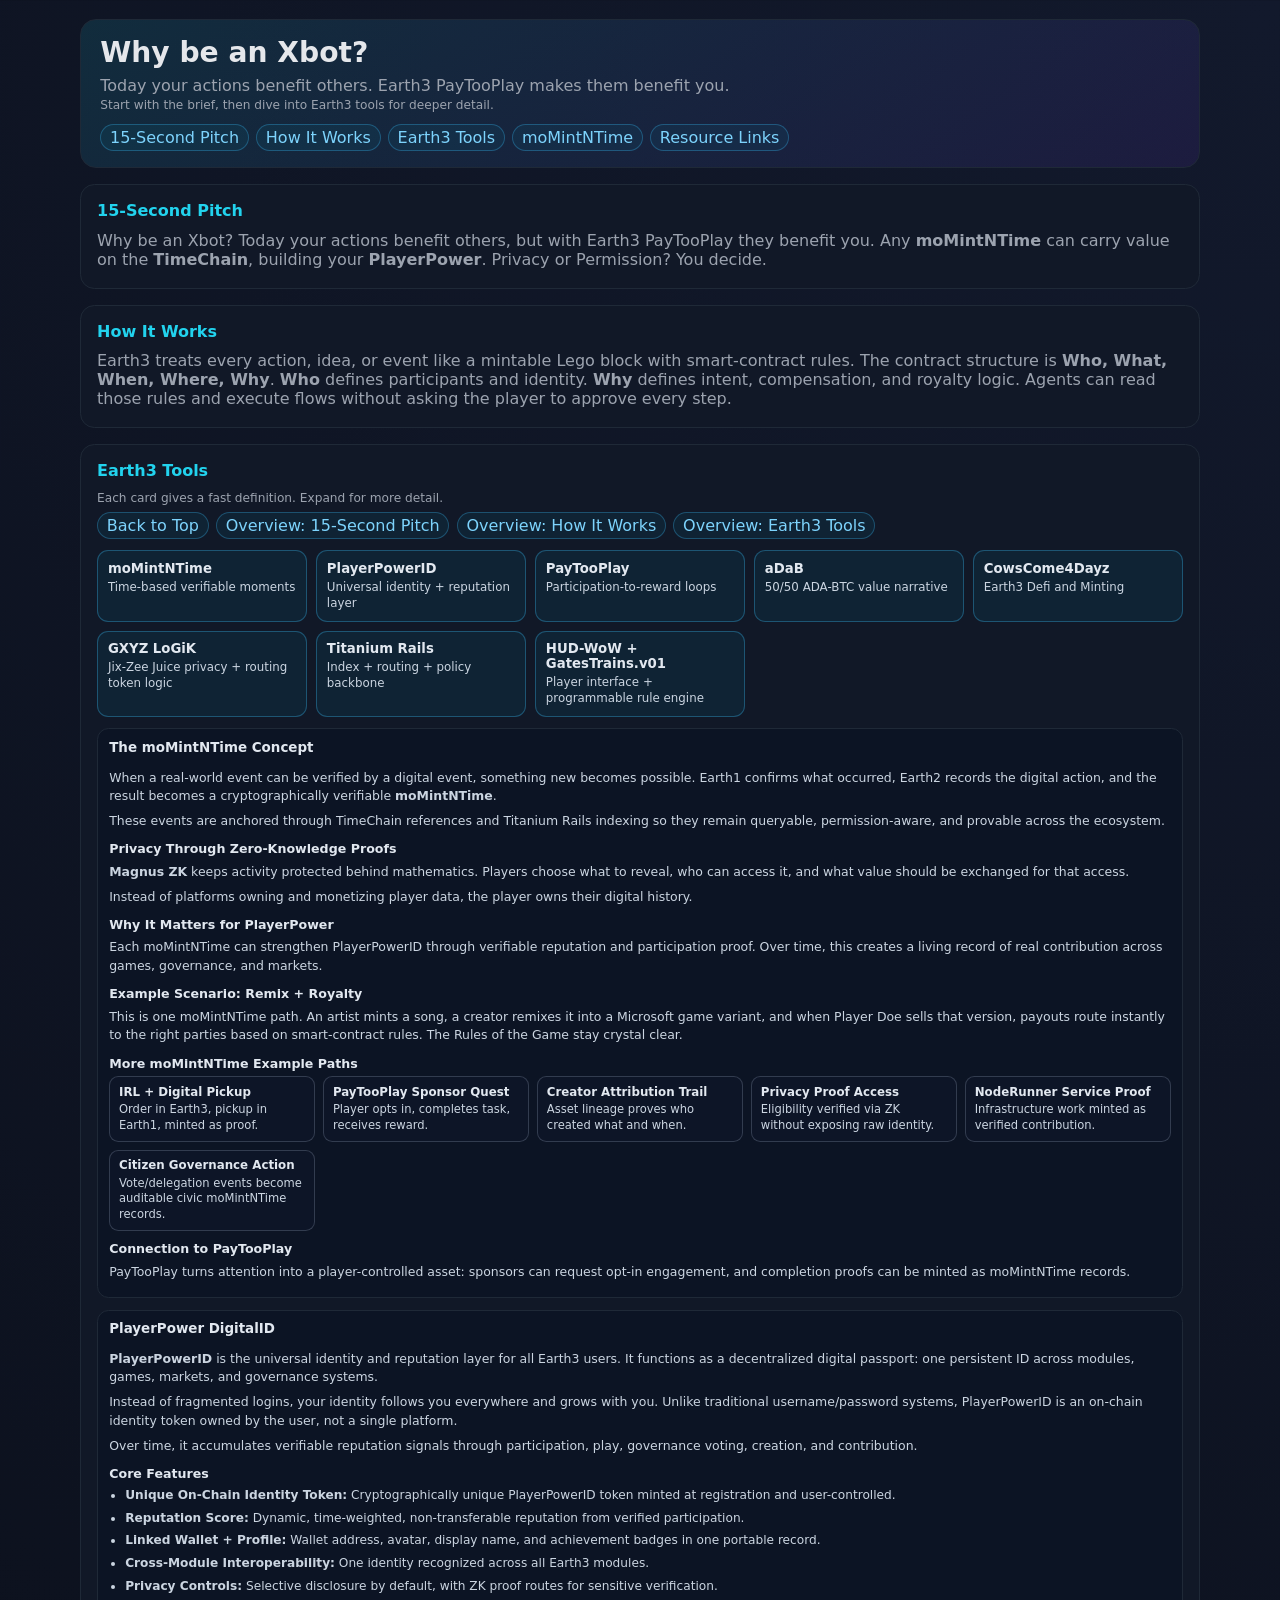
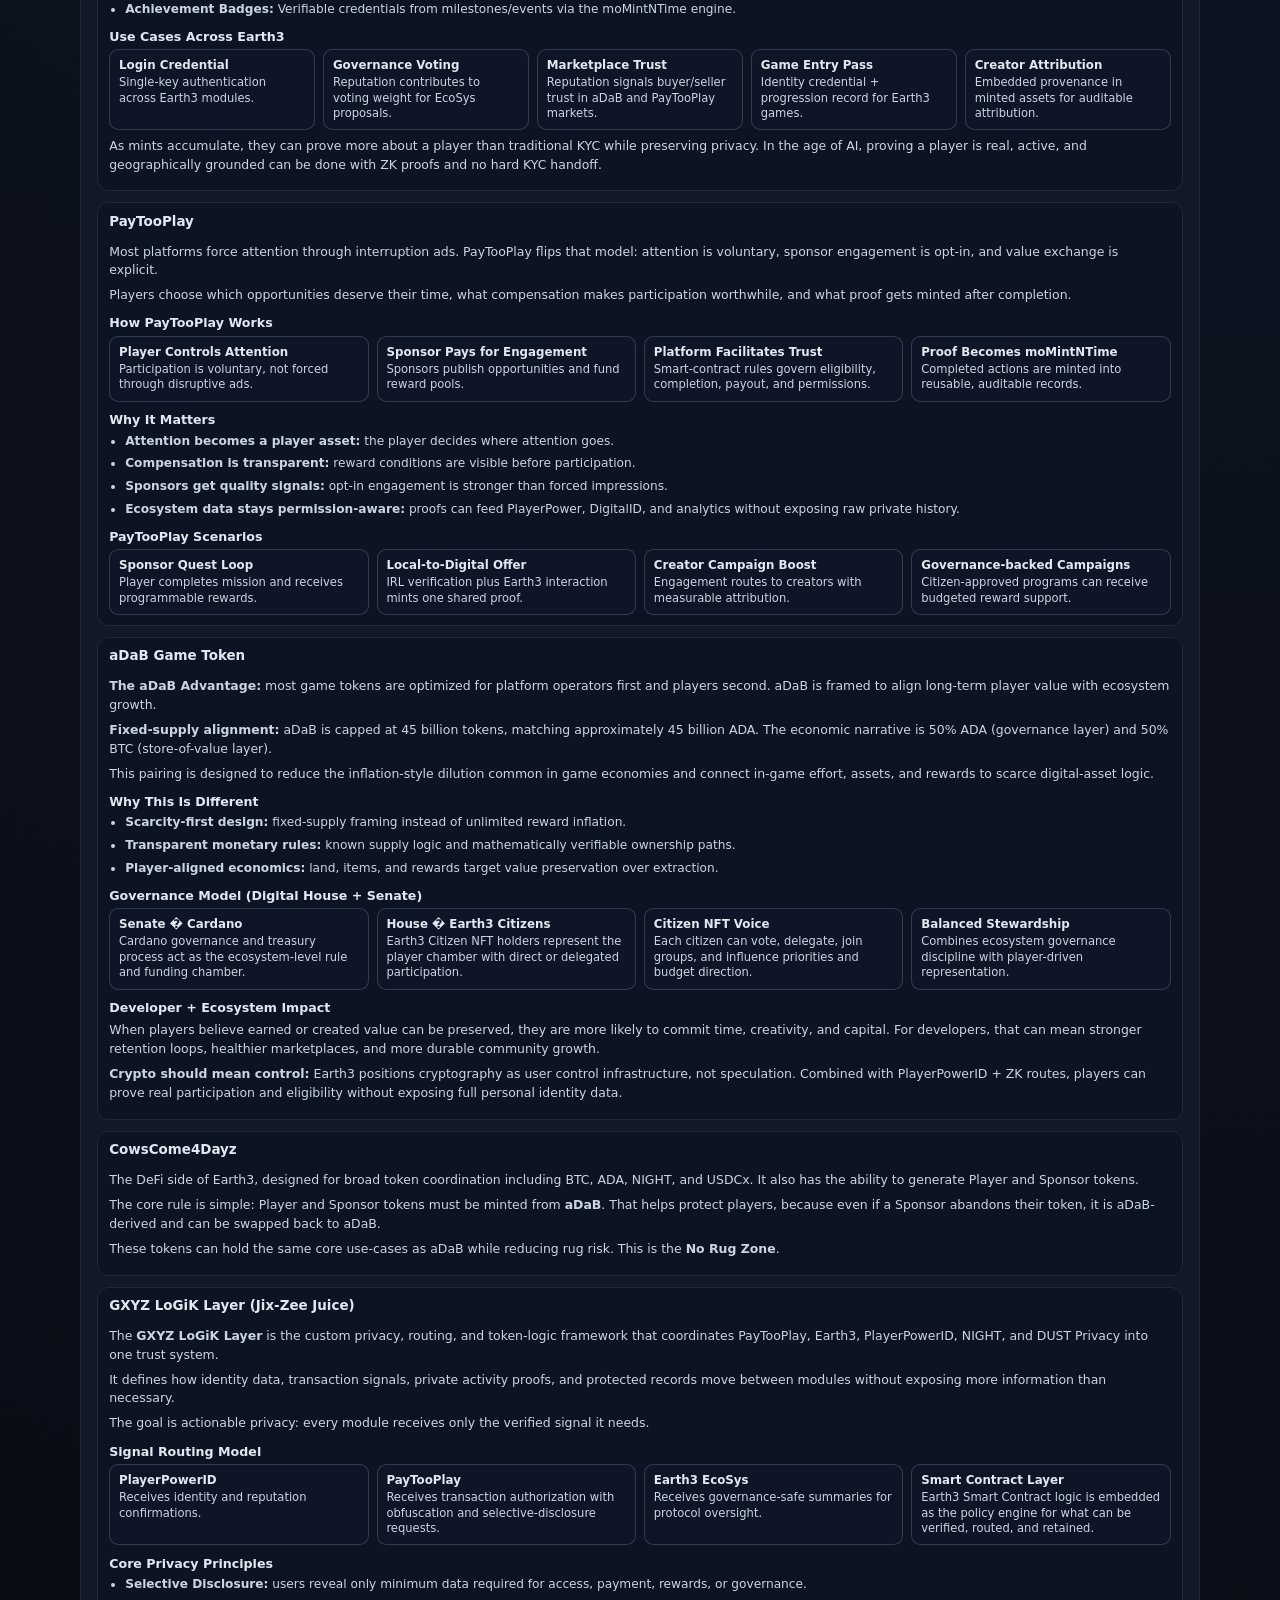
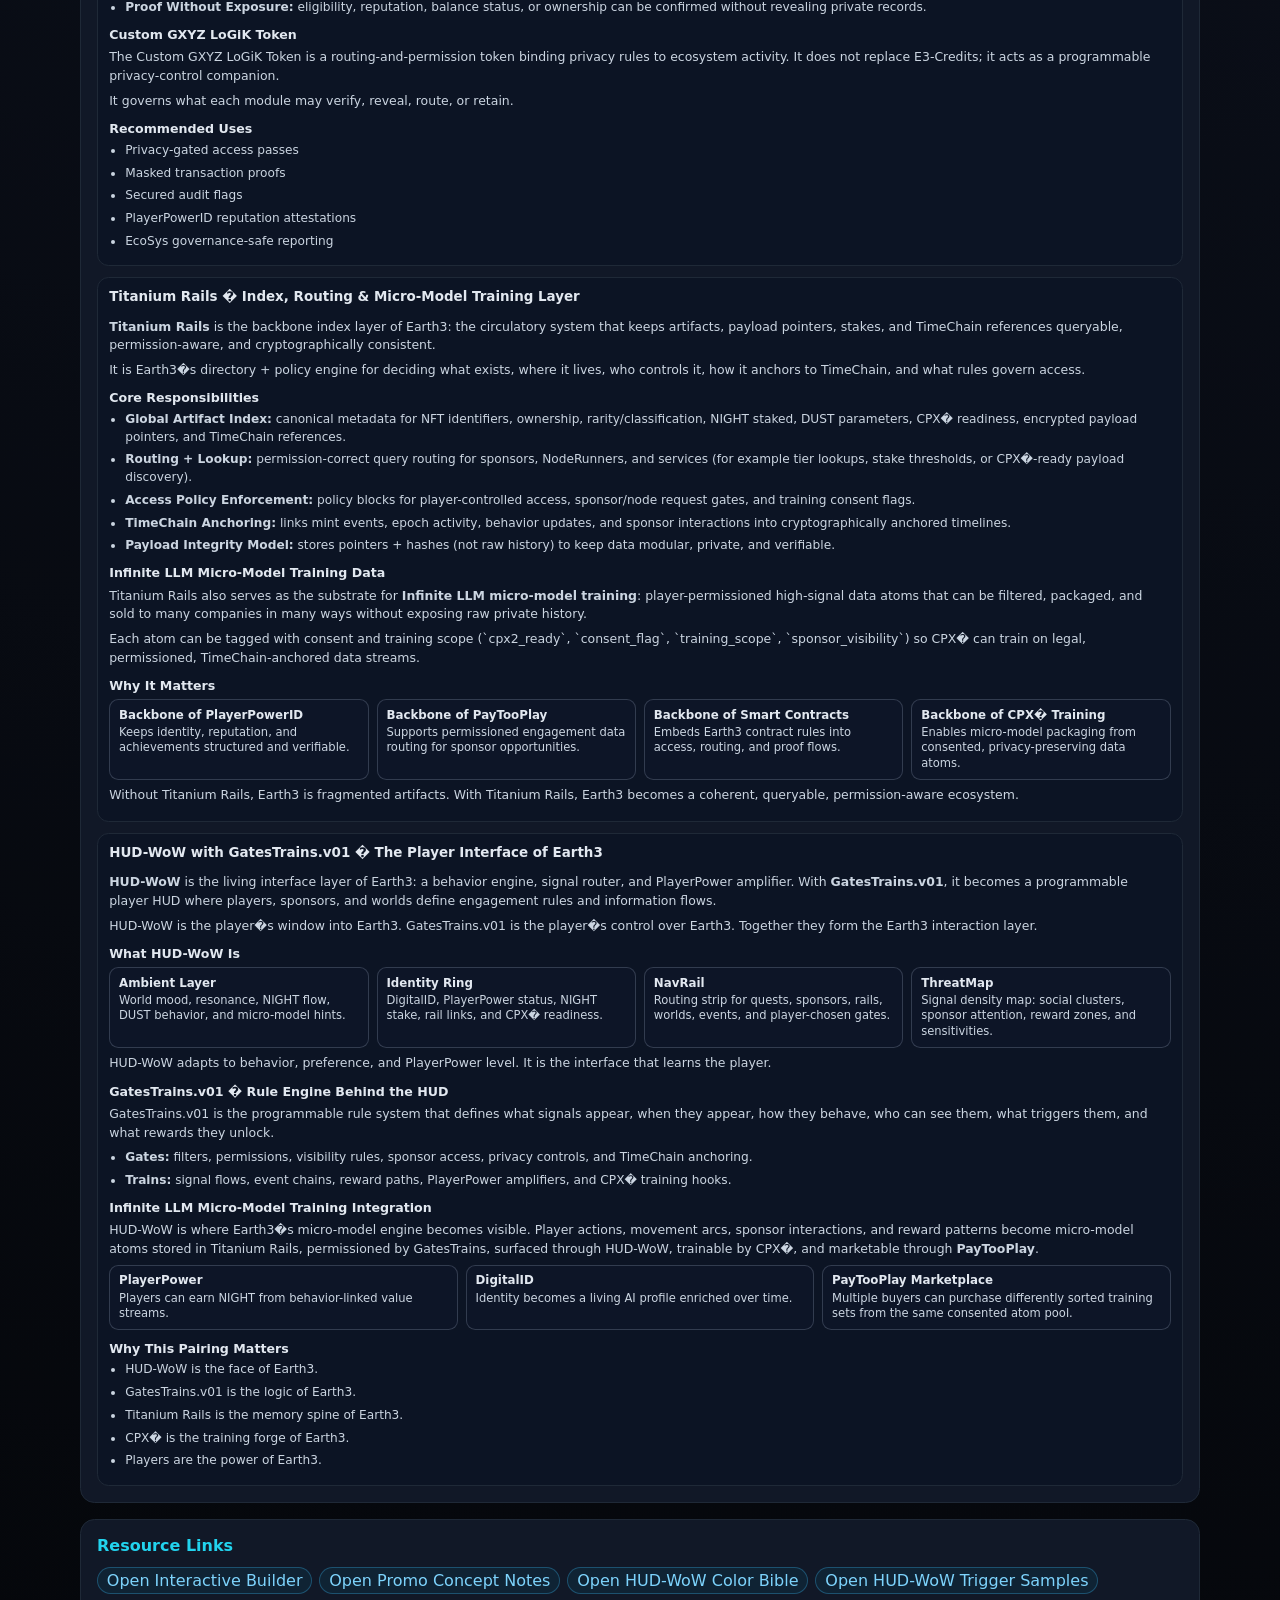
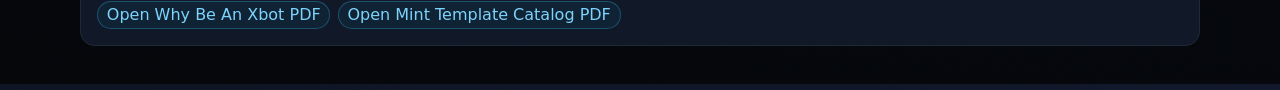
==== index.html @ 7181e2ff "Initial Earth3 xbot promo draft" ====
<!DOCTYPE html>
<html lang="en">
<head>
  <meta charset="UTF-8" />
  <meta name="viewport" content="width=device-width, initial-scale=1.0" />
  <title>Why Be an Xbot? � Promo Brief + Earth3 Tools</title>
  <link rel="stylesheet" href="styles.css" />
</head>
<body>
  <main class="container">
    <section class="hero" id="top">
      <h1>Why be an Xbot?</h1>
      <p>Today your actions benefit others. Earth3 PayTooPlay makes them benefit you.</p>
      <p class="small">Start with the brief, then dive into Earth3 tools for deeper detail.</p>
      <div class="quick-links" style="margin-top:0.75rem;">
        <a href="#pitch">15-Second Pitch</a>
        <a href="#how-it-works">How It Works</a>
        <a href="#buzzword-explorer">Earth3 Tools</a>
        <a href="#bw-momintntime">moMintNTime</a>
        <a href="#deep-dive">Resource Links</a>
      </div>
    </section>

    <section class="row" id="pitch">
      <article class="card" style="grid-column:1 / -1;">
        <h2 class="title">15-Second Pitch</h2>
        <p>Why be an Xbot? Today your actions benefit others, but with Earth3 PayTooPlay they benefit you. Any <strong>moMintNTime</strong> can carry value on the <strong>TimeChain</strong>, building your <strong>PlayerPower</strong>. Privacy or Permission? You decide.</p>
      </article>
    </section>

    <section class="row" id="how-it-works">
      <article class="card" style="grid-column:1 / -1;">
        <h2 class="title">How It Works</h2>
        <p>Earth3 treats every action, idea, or event like a mintable Lego block with smart-contract rules. The contract structure is <strong>Who, What, When, Where, Why</strong>. <strong>Who</strong> defines participants and identity. <strong>Why</strong> defines intent, compensation, and royalty logic. Agents can read those rules and execute flows without asking the player to approve every step.</p>
      </article>
    </section>

    <section class="row" id="buzzword-explorer">
      <article class="card" style="grid-column:1 / -1;">
        <h2 class="title">Earth3 Tools</h2>
        <p class="small">Each card gives a fast definition. Expand for more detail.</p>
        <div class="quick-links" style="margin-top:0.45rem; margin-bottom:0.3rem;">
          <a href="#top">Back to Top</a>
          <a href="#pitch">Overview: 15-Second Pitch</a>
          <a href="#how-it-works">Overview: How It Works</a>
          <a href="#buzzword-explorer">Overview: Earth3 Tools</a>
        </div>

        <div class="buzzword-grid">
          <a class="buzzword-chip" href="#bw-momintntime"><strong>moMintNTime</strong><span>Time-based verifiable moments</span></a>
          <a class="buzzword-chip" href="#bw-playerpower-id"><strong>PlayerPowerID</strong><span>Universal identity + reputation layer</span></a>
          <a class="buzzword-chip" href="#bw-paytooplay"><strong>PayTooPlay</strong><span>Participation-to-reward loops</span></a>
          <a class="buzzword-chip" href="#bw-adab"><strong>aDaB</strong><span>50/50 ADA-BTC value narrative</span></a>
          <a class="buzzword-chip" href="#bw-cows"><strong>CowsCome4Dayz</strong><span>Earth3 Defi and Minting</span></a>
          <a class="buzzword-chip" href="#bw-gxyz"><strong>GXYZ LoGiK</strong><span>Jix-Zee Juice privacy + routing token logic</span></a>
          <a class="buzzword-chip" href="#bw-titanium-rails"><strong>Titanium Rails</strong><span>Index + routing + policy backbone</span></a>
          <a class="buzzword-chip" href="#bw-hud"><strong>HUD-WoW + GatesTrains.v01</strong><span>Player interface + programmable rule engine</span></a>
        </div>

<details class="buzzword-detail" id="bw-momintntime" open>
          <summary>The moMintNTime Concept</summary>
          <p>When a real-world event can be verified by a digital event, something new becomes possible. Earth1 confirms what occurred, Earth2 records the digital action, and the result becomes a cryptographically verifiable <strong>moMintNTime</strong>.</p>
          <p>These events are anchored through TimeChain references and Titanium Rails indexing so they remain queryable, permission-aware, and provable across the ecosystem.</p>

          <h3>Privacy Through Zero-Knowledge Proofs</h3>
          <p><strong>Magnus ZK</strong> keeps activity protected behind mathematics. Players choose what to reveal, who can access it, and what value should be exchanged for that access.</p>
          <p>Instead of platforms owning and monetizing player data, the player owns their digital history.</p>

          <h3>Why It Matters for PlayerPower</h3>
          <p>Each moMintNTime can strengthen PlayerPowerID through verifiable reputation and participation proof. Over time, this creates a living record of real contribution across games, governance, and markets.</p>

          <h3>Example Scenario: Remix + Royalty</h3>
          <p>This is one moMintNTime path. An artist mints a song, a creator remixes it into a Microsoft game variant, and when Player Doe sells that version, payouts route instantly to the right parties based on smart-contract rules. The Rules of the Game stay crystal clear.</p>

          <h3>More moMintNTime Example Paths</h3>
          <div class="usecase-grid">
            <div><strong>IRL + Digital Pickup</strong><span>Order in Earth3, pickup in Earth1, minted as proof.</span></div>
            <div><strong>PayTooPlay Sponsor Quest</strong><span>Player opts in, completes task, receives reward.</span></div>
            <div><strong>Creator Attribution Trail</strong><span>Asset lineage proves who created what and when.</span></div>
            <div><strong>Privacy Proof Access</strong><span>Eligibility verified via ZK without exposing raw identity.</span></div>
            <div><strong>NodeRunner Service Proof</strong><span>Infrastructure work minted as verified contribution.</span></div>
            <div><strong>Citizen Governance Action</strong><span>Vote/delegation events become auditable civic moMintNTime records.</span></div>
          </div>

          <h3>Connection to PayTooPlay</h3>
          <p>PayTooPlay turns attention into a player-controlled asset: sponsors can request opt-in engagement, and completion proofs can be minted as moMintNTime records.</p>
        </details>

<details class="buzzword-detail" id="bw-playerpower-id" open>
          <summary>PlayerPower DigitalID</summary>
          <p><strong>PlayerPowerID</strong> is the universal identity and reputation layer for all Earth3 users. It functions as a decentralized digital passport: one persistent ID across modules, games, markets, and governance systems.</p>
          <p>Instead of fragmented logins, your identity follows you everywhere and grows with you. Unlike traditional username/password systems, PlayerPowerID is an on-chain identity token owned by the user, not a single platform.</p>
          <p>Over time, it accumulates verifiable reputation signals through participation, play, governance voting, creation, and contribution.</p>

          <h3>Core Features</h3>
          <ul class="buzz-list">
            <li><strong>Unique On-Chain Identity Token:</strong> Cryptographically unique PlayerPowerID token minted at registration and user-controlled.</li>
            <li><strong>Reputation Score:</strong> Dynamic, time-weighted, non-transferable reputation from verified participation.</li>
            <li><strong>Linked Wallet + Profile:</strong> Wallet address, avatar, display name, and achievement badges in one portable record.</li>
            <li><strong>Cross-Module Interoperability:</strong> One identity recognized across all Earth3 modules.</li>
            <li><strong>Privacy Controls:</strong> Selective disclosure by default, with ZK proof routes for sensitive verification.</li>
            <li><strong>Achievement Badges:</strong> Verifiable credentials from milestones/events via the moMintNTime engine.</li>
          </ul>

          <h3>Use Cases Across Earth3</h3>
          <div class="usecase-grid">
            <div><strong>Login Credential</strong><span>Single-key authentication across Earth3 modules.</span></div>
            <div><strong>Governance Voting</strong><span>Reputation contributes to voting weight for EcoSys proposals.</span></div>
            <div><strong>Marketplace Trust</strong><span>Reputation signals buyer/seller trust in aDaB and PayTooPlay markets.</span></div>
            <div><strong>Game Entry Pass</strong><span>Identity credential + progression record for Earth3 games.</span></div>
            <div><strong>Creator Attribution</strong><span>Embedded provenance in minted assets for auditable attribution.</span></div>
          </div>

          <p>As mints accumulate, they can prove more about a player than traditional KYC while preserving privacy. In the age of AI, proving a player is real, active, and geographically grounded can be done with ZK proofs and no hard KYC handoff.</p>
        </details>

<details class="buzzword-detail" id="bw-paytooplay" open>
          <summary>PayTooPlay</summary>
          <p>Most platforms force attention through interruption ads. PayTooPlay flips that model: attention is voluntary, sponsor engagement is opt-in, and value exchange is explicit.</p>
          <p>Players choose which opportunities deserve their time, what compensation makes participation worthwhile, and what proof gets minted after completion.</p>

          <h3>How PayTooPlay Works</h3>
          <div class="usecase-grid">
            <div><strong>Player Controls Attention</strong><span>Participation is voluntary, not forced through disruptive ads.</span></div>
            <div><strong>Sponsor Pays for Engagement</strong><span>Sponsors publish opportunities and fund reward pools.</span></div>
            <div><strong>Platform Facilitates Trust</strong><span>Smart-contract rules govern eligibility, completion, payout, and permissions.</span></div>
            <div><strong>Proof Becomes moMintNTime</strong><span>Completed actions are minted into reusable, auditable records.</span></div>
          </div>

          <h3>Why It Matters</h3>
          <ul class="buzz-list">
            <li><strong>Attention becomes a player asset:</strong> the player decides where attention goes.</li>
            <li><strong>Compensation is transparent:</strong> reward conditions are visible before participation.</li>
            <li><strong>Sponsors get quality signals:</strong> opt-in engagement is stronger than forced impressions.</li>
            <li><strong>Ecosystem data stays permission-aware:</strong> proofs can feed PlayerPower, DigitalID, and analytics without exposing raw private history.</li>
          </ul>

          <h3>PayTooPlay Scenarios</h3>
          <div class="usecase-grid">
            <div><strong>Sponsor Quest Loop</strong><span>Player completes mission and receives programmable rewards.</span></div>
            <div><strong>Local-to-Digital Offer</strong><span>IRL verification plus Earth3 interaction mints one shared proof.</span></div>
            <div><strong>Creator Campaign Boost</strong><span>Engagement routes to creators with measurable attribution.</span></div>
            <div><strong>Governance-backed Campaigns</strong><span>Citizen-approved programs can receive budgeted reward support.</span></div>
          </div>
        </details>

<details class="buzzword-detail" id="bw-adab" open>
          <summary>aDaB Game Token</summary>
          <p><strong>The aDaB Advantage:</strong> most game tokens are optimized for platform operators first and players second. aDaB is framed to align long-term player value with ecosystem growth.</p>
          <p><strong>Fixed-supply alignment:</strong> aDaB is capped at 45 billion tokens, matching approximately 45 billion ADA. The economic narrative is 50% ADA (governance layer) and 50% BTC (store-of-value layer).</p>
          <p>This pairing is designed to reduce the inflation-style dilution common in game economies and connect in-game effort, assets, and rewards to scarce digital-asset logic.</p>

          <h3>Why This Is Different</h3>
          <ul class="buzz-list">
            <li><strong>Scarcity-first design:</strong> fixed-supply framing instead of unlimited reward inflation.</li>
            <li><strong>Transparent monetary rules:</strong> known supply logic and mathematically verifiable ownership paths.</li>
            <li><strong>Player-aligned economics:</strong> land, items, and rewards target value preservation over extraction.</li>
          </ul>

          <h3>Governance Model (Digital House + Senate)</h3>
          <div class="usecase-grid">
            <div><strong>Senate � Cardano</strong><span>Cardano governance and treasury process act as the ecosystem-level rule and funding chamber.</span></div>
            <div><strong>House � Earth3 Citizens</strong><span>Earth3 Citizen NFT holders represent the player chamber with direct or delegated participation.</span></div>
            <div><strong>Citizen NFT Voice</strong><span>Each citizen can vote, delegate, join groups, and influence priorities and budget direction.</span></div>
            <div><strong>Balanced Stewardship</strong><span>Combines ecosystem governance discipline with player-driven representation.</span></div>
          </div>

          <h3>Developer + Ecosystem Impact</h3>
          <p>When players believe earned or created value can be preserved, they are more likely to commit time, creativity, and capital. For developers, that can mean stronger retention loops, healthier marketplaces, and more durable community growth.</p>

          <p><strong>Crypto should mean control:</strong> Earth3 positions cryptography as user control infrastructure, not speculation. Combined with PlayerPowerID + ZK routes, players can prove real participation and eligibility without exposing full personal identity data.</p>
        </details>

<details class="buzzword-detail" id="bw-cows" open>
          <summary>CowsCome4Dayz</summary>
          <p>The DeFi side of Earth3, designed for broad token coordination including BTC, ADA, NIGHT, and USDCx. It also has the ability to generate Player and Sponsor tokens.</p>
          <p>The core rule is simple: Player and Sponsor tokens must be minted from <strong>aDaB</strong>. That helps protect players, because even if a Sponsor abandons their token, it is aDaB-derived and can be swapped back to aDaB.</p>
          <p>These tokens can hold the same core use-cases as aDaB while reducing rug risk. This is the <strong>No Rug Zone</strong>.</p>
        </details>

<details class="buzzword-detail" id="bw-gxyz" open>
          <summary>GXYZ LoGiK Layer (Jix-Zee Juice)</summary>
          <p>The <strong>GXYZ LoGiK Layer</strong> is the custom privacy, routing, and token-logic framework that coordinates PayTooPlay, Earth3, PlayerPowerID, NIGHT, and DUST Privacy into one trust system.</p>
          <p>It defines how identity data, transaction signals, private activity proofs, and protected records move between modules without exposing more information than necessary.</p>
          <p>The goal is actionable privacy: every module receives only the verified signal it needs.</p>

          <h3>Signal Routing Model</h3>
          <div class="usecase-grid">
            <div><strong>PlayerPowerID</strong><span>Receives identity and reputation confirmations.</span></div>
            <div><strong>PayTooPlay</strong><span>Receives transaction authorization with obfuscation and selective-disclosure requests.</span></div>
            <div><strong>Earth3 EcoSys</strong><span>Receives governance-safe summaries for protocol oversight.</span></div>
            <div><strong>Smart Contract Layer</strong><span>Earth3 Smart Contract logic is embedded as the policy engine for what can be verified, routed, and retained.</span></div>
          </div>

          <h3>Core Privacy Principles</h3>
          <ul class="buzz-list">
            <li><strong>Selective Disclosure:</strong> users reveal only minimum data required for access, payment, rewards, or governance.</li>
            <li><strong>Proof Without Exposure:</strong> eligibility, reputation, balance status, or ownership can be confirmed without revealing private records.</li>
          </ul>

          <h3>Custom GXYZ LoGiK Token</h3>
          <p>The Custom GXYZ LoGiK Token is a routing-and-permission token binding privacy rules to ecosystem activity. It does not replace E3-Credits; it acts as a programmable privacy-control companion.</p>
          <p>It governs what each module may verify, reveal, route, or retain.</p>

          <h3>Recommended Uses</h3>
          <ul class="buzz-list">
            <li>Privacy-gated access passes</li>
            <li>Masked transaction proofs</li>
            <li>Secured audit flags</li>
            <li>PlayerPowerID reputation attestations</li>
            <li>EcoSys governance-safe reporting</li>
          </ul>
        </details>

<details class="buzzword-detail" id="bw-titanium-rails" open>
          <summary>Titanium Rails � Index, Routing & Micro-Model Training Layer</summary>
          <p><strong>Titanium Rails</strong> is the backbone index layer of Earth3: the circulatory system that keeps artifacts, payload pointers, stakes, and TimeChain references queryable, permission-aware, and cryptographically consistent.</p>
          <p>It is Earth3�s directory + policy engine for deciding what exists, where it lives, who controls it, how it anchors to TimeChain, and what rules govern access.</p>

          <h3>Core Responsibilities</h3>
          <ul class="buzz-list">
            <li><strong>Global Artifact Index:</strong> canonical metadata for NFT identifiers, ownership, rarity/classification, NIGHT staked, DUST parameters, CPX� readiness, encrypted payload pointers, and TimeChain references.</li>
            <li><strong>Routing + Lookup:</strong> permission-correct query routing for sponsors, NodeRunners, and services (for example tier lookups, stake thresholds, or CPX�-ready payload discovery).</li>
            <li><strong>Access Policy Enforcement:</strong> policy blocks for player-controlled access, sponsor/node request gates, and training consent flags.</li>
            <li><strong>TimeChain Anchoring:</strong> links mint events, epoch activity, behavior updates, and sponsor interactions into cryptographically anchored timelines.</li>
            <li><strong>Payload Integrity Model:</strong> stores pointers + hashes (not raw history) to keep data modular, private, and verifiable.</li>
          </ul>

          <h3>Infinite LLM Micro-Model Training Data</h3>
          <p>Titanium Rails also serves as the substrate for <strong>Infinite LLM micro-model training</strong>: player-permissioned high-signal data atoms that can be filtered, packaged, and sold to many companies in many ways without exposing raw private history.</p>
          <p>Each atom can be tagged with consent and training scope (`cpx2_ready`, `consent_flag`, `training_scope`, `sponsor_visibility`) so CPX� can train on legal, permissioned, TimeChain-anchored data streams.</p>

          <h3>Why It Matters</h3>
          <div class="usecase-grid">
            <div><strong>Backbone of PlayerPowerID</strong><span>Keeps identity, reputation, and achievements structured and verifiable.</span></div>
            <div><strong>Backbone of PayTooPlay</strong><span>Supports permissioned engagement data routing for sponsor opportunities.</span></div>
            <div><strong>Backbone of Smart Contracts</strong><span>Embeds Earth3 contract rules into access, routing, and proof flows.</span></div>
            <div><strong>Backbone of CPX� Training</strong><span>Enables micro-model packaging from consented, privacy-preserving data atoms.</span></div>
          </div>

          <p>Without Titanium Rails, Earth3 is fragmented artifacts. With Titanium Rails, Earth3 becomes a coherent, queryable, permission-aware ecosystem.</p>
        </details>

<details class="buzzword-detail" id="bw-hud" open>
          <summary>HUD-WoW with GatesTrains.v01 � The Player Interface of Earth3</summary>
          <p><strong>HUD-WoW</strong> is the living interface layer of Earth3: a behavior engine, signal router, and PlayerPower amplifier. With <strong>GatesTrains.v01</strong>, it becomes a programmable player HUD where players, sponsors, and worlds define engagement rules and information flows.</p>
          <p>HUD-WoW is the player�s window into Earth3. GatesTrains.v01 is the player�s control over Earth3. Together they form the Earth3 interaction layer.</p>

          <h3>What HUD-WoW Is</h3>
          <div class="usecase-grid">
            <div><strong>Ambient Layer</strong><span>World mood, resonance, NIGHT flow, DUST behavior, and micro-model hints.</span></div>
            <div><strong>Identity Ring</strong><span>DigitalID, PlayerPower status, NIGHT stake, rail links, and CPX� readiness.</span></div>
            <div><strong>NavRail</strong><span>Routing strip for quests, sponsors, rails, worlds, events, and player-chosen gates.</span></div>
            <div><strong>ThreatMap</strong><span>Signal density map: social clusters, sponsor attention, reward zones, and sensitivities.</span></div>
          </div>
          <p>HUD-WoW adapts to behavior, preference, and PlayerPower level. It is the interface that learns the player.</p>

          <h3>GatesTrains.v01 � Rule Engine Behind the HUD</h3>
          <p>GatesTrains.v01 is the programmable rule system that defines what signals appear, when they appear, how they behave, who can see them, what triggers them, and what rewards they unlock.</p>
          <ul class="buzz-list">
            <li><strong>Gates:</strong> filters, permissions, visibility rules, sponsor access, privacy controls, and TimeChain anchoring.</li>
            <li><strong>Trains:</strong> signal flows, event chains, reward paths, PlayerPower amplifiers, and CPX� training hooks.</li>
          </ul>

          <h3>Infinite LLM Micro-Model Training Integration</h3>
          <p>HUD-WoW is where Earth3�s micro-model engine becomes visible. Player actions, movement arcs, sponsor interactions, and reward patterns become micro-model atoms stored in Titanium Rails, permissioned by GatesTrains, surfaced through HUD-WoW, trainable by CPX�, and marketable through <strong>PayTooPlay</strong>.</p>
          <div class="usecase-grid">
            <div><strong>PlayerPower</strong><span>Players can earn NIGHT from behavior-linked value streams.</span></div>
            <div><strong>DigitalID</strong><span>Identity becomes a living AI profile enriched over time.</span></div>
            <div><strong>PayTooPlay Marketplace</strong><span>Multiple buyers can purchase differently sorted training sets from the same consented atom pool.</span></div>
          </div>

          <h3>Why This Pairing Matters</h3>
          <ul class="buzz-list">
            <li>HUD-WoW is the face of Earth3.</li>
            <li>GatesTrains.v01 is the logic of Earth3.</li>
            <li>Titanium Rails is the memory spine of Earth3.</li>
            <li>CPX� is the training forge of Earth3.</li>
            <li>Players are the power of Earth3.</li>
          </ul>
        </details>
      </article>
    </section>

<section class="row" id="deep-dive">
      <article class="card" style="grid-column:1 / -1;">
        <h2 class="title">Resource Links</h2>
        <div class="doc-links">
          <a href="builder.html">Open Interactive Builder</a>
          <a href="promo-concept-notes.md">Open Promo Concept Notes</a>
          <a href="hud-wow-color-bible.md">Open HUD-WoW Color Bible</a>
          <a href="hud-wow-trigger-samples.md">Open HUD-WoW Trigger Samples</a>
          <a href="../earth3-node/Repo/Why%20Be%20An%20Xbot%20-%20aDaB%20Value%20Pr.pdf" target="_blank" rel="noopener">Open Why Be An Xbot PDF</a>
          <a href="../earth3-node/Repo/Earth%C2%B3%20Mint%20Template%20Catalog%20v1.0.pdf" target="_blank" rel="noopener">Open Mint Template Catalog PDF</a>
        </div>
      </article>
    </section>
  </main>
</body>
</html>
---- styles.css ----
﻿:root {
  --bg: #05070b;
  --card: #111827;
  --card-2: #0f172a;
  --border: #1f2937;
  --text: #e5e7eb;
  --dim: #9ca3af;
  --cyan: #22d3ee;
  --violet: #7c3aed;
  --success: #10b981;
  --amber: #f59e0b;
  --timechain-black: #05070b;
  --midnight-violet: #3a2677;
  --cardano-blue: #2563eb;
  --grey-matter: #6b7280;
  --bleed-lime-green: #a3e635;
  --zk-white: #f8fafc;
  --sunrise-gold: #f59e0b;
  --sunrise-coral: #fb7185;
}

* { box-sizing: border-box; }
body {
  margin: 0;
  font-family: Inter, system-ui, -apple-system, Segoe UI, Roboto, sans-serif;
  background: radial-gradient(circle at top right, #12192c, var(--timechain-black));
  color: var(--text);
}

.container {
  width: min(1120px, 94vw);
  margin: 0 auto;
  padding: 1.2rem 0 2.4rem;
  position: relative;
  border-radius: 1rem;
}

.container::before {
  content: "";
  position: absolute;
  inset: -6px;
  border-radius: 1.2rem;
  pointer-events: none;
  opacity: 0;
  transition: opacity 0.35s ease;
}

.container.hud-opportunity-on::before {
  opacity: 1;
  background:
    radial-gradient(220px 100px at 8% 16%, rgba(163, 230, 53, 0.35), transparent 72%),
    radial-gradient(220px 100px at 92% 22%, rgba(245, 158, 11, 0.35), transparent 72%),
    radial-gradient(260px 120px at 15% 86%, rgba(163, 230, 53, 0.24), transparent 72%),
    radial-gradient(260px 120px at 86% 82%, rgba(245, 158, 11, 0.24), transparent 72%);
  filter: blur(5px);
  animation: edgeWhispPulse 2.8s ease-in-out infinite;
}

.container.hud-trigger-jix-green-cardano-blue::before {
  background:
    radial-gradient(220px 100px at 8% 16%, rgba(163, 230, 53, 0.36), transparent 72%),
    radial-gradient(220px 100px at 92% 22%, rgba(37, 99, 235, 0.35), transparent 72%),
    radial-gradient(260px 120px at 15% 86%, rgba(163, 230, 53, 0.24), transparent 72%),
    radial-gradient(260px 120px at 86% 82%, rgba(37, 99, 235, 0.24), transparent 72%);
}

.container.hud-trigger-paytoo-loop::before {
  background:
    radial-gradient(220px 100px at 8% 16%, rgba(163, 230, 53, 0.35), transparent 72%),
    radial-gradient(220px 100px at 92% 22%, rgba(245, 158, 11, 0.35), transparent 72%),
    radial-gradient(260px 120px at 15% 86%, rgba(163, 230, 53, 0.24), transparent 72%),
    radial-gradient(260px 120px at 86% 82%, rgba(245, 158, 11, 0.24), transparent 72%);
}

.container.hud-trigger-playerpower-governance::before {
  background:
    radial-gradient(220px 100px at 8% 16%, rgba(245, 158, 11, 0.37), transparent 72%),
    radial-gradient(220px 100px at 92% 22%, rgba(251, 113, 133, 0.34), transparent 72%),
    radial-gradient(260px 120px at 15% 86%, rgba(245, 158, 11, 0.25), transparent 72%),
    radial-gradient(260px 120px at 86% 82%, rgba(251, 113, 133, 0.23), transparent 72%);
}

.container.hud-trigger-privacy-proof::before {
  background:
    radial-gradient(220px 100px at 8% 16%, rgba(58, 38, 119, 0.34), transparent 72%),
    radial-gradient(220px 100px at 92% 22%, rgba(248, 250, 252, 0.3), transparent 72%),
    radial-gradient(260px 120px at 15% 86%, rgba(58, 38, 119, 0.22), transparent 72%),
    radial-gradient(260px 120px at 86% 82%, rgba(248, 250, 252, 0.2), transparent 72%);
}

.hero.signal-neutral {
  box-shadow: 0 0 0 1px rgba(107, 114, 128, 0.22);
}

.hero.signal-money-opportunity {
  box-shadow:
    inset 0 0 0 1px rgba(163, 230, 53, 0.24),
    0 0 18px rgba(163, 230, 53, 0.16),
    0 0 28px rgba(245, 158, 11, 0.13);
}

.hero.signal-trigger-jix-green-cardano-blue {
  box-shadow:
    inset 0 0 0 1px rgba(163, 230, 53, 0.24),
    0 0 18px rgba(163, 230, 53, 0.15),
    0 0 28px rgba(37, 99, 235, 0.15);
}

.hero.signal-trigger-paytoo-loop {
  box-shadow:
    inset 0 0 0 1px rgba(163, 230, 53, 0.24),
    0 0 18px rgba(163, 230, 53, 0.15),
    0 0 28px rgba(245, 158, 11, 0.15);
}

.hero.signal-trigger-playerpower-governance {
  box-shadow:
    inset 0 0 0 1px rgba(245, 158, 11, 0.24),
    0 0 18px rgba(245, 158, 11, 0.16),
    0 0 28px rgba(251, 113, 133, 0.14);
}

.hero.signal-trigger-privacy-proof {
  box-shadow:
    inset 0 0 0 1px rgba(58, 38, 119, 0.32),
    0 0 18px rgba(58, 38, 119, 0.18),
    0 0 28px rgba(248, 250, 252, 0.12);
}

@keyframes edgeWhispPulse {
  0%, 100% { transform: scale(1); opacity: 0.86; }
  50% { transform: scale(1.006); opacity: 1; }
}

.hero {
  border: 1px solid var(--border);
  background: linear-gradient(145deg, rgba(34,211,238,0.12), rgba(124,58,237,0.1));
  border-radius: 1rem;
  padding: 1rem 1.2rem;
}

h1 { margin: 0 0 0.4rem; font-size: clamp(1.4rem, 2.2vw, 2rem); }
p { margin: 0.2rem 0; color: var(--dim); }

.row {
  display: grid;
  grid-template-columns: repeat(2, minmax(0, 1fr));
  gap: 1rem;
  margin-top: 1rem;
}

.card {
  border: 1px solid var(--border);
  background: var(--card);
  border-radius: 0.9rem;
  padding: 1rem;
}

.title {
  margin: 0 0 0.65rem;
  font-size: 1rem;
  color: var(--cyan);
}

.personas {
  display: grid;
  grid-template-columns: repeat(4, minmax(0, 1fr));
  gap: 0.6rem;
}

.persona-btn {
  border: 1px solid var(--border);
  background: var(--card-2);
  color: var(--text);
  border-radius: 0.6rem;
  padding: 0.55rem;
  cursor: pointer;
  text-align: left;
  font-size: 0.84rem;
}

.persona-btn.active {
  border-color: var(--cyan);
  background: rgba(34,211,238,0.1);
}

.kicker {
  margin: 0.55rem 0 0;
  font-size: 0.82rem;
}

.fields {
  display: grid;
  grid-template-columns: repeat(2, minmax(0, 1fr));
  gap: 0.7rem;
}

.field label {
  display: block;
  font-size: 0.72rem;
  color: var(--dim);
  margin-bottom: 0.28rem;
  text-transform: uppercase;
  letter-spacing: 0.03em;
}

.field input,
.field select,
.field textarea {
  width: 100%;
  border: 1px solid var(--border);
  background: #0b1224;
  color: var(--text);
  border-radius: 0.5rem;
  padding: 0.5rem;
  font-size: 0.83rem;
}

.field textarea { min-height: 68px; resize: vertical; }

.actions {
  margin-top: 0.75rem;
  display: flex;
  gap: 0.6rem;
  flex-wrap: wrap;
}

.btn {
  border: 0;
  border-radius: 0.55rem;
  padding: 0.55rem 0.85rem;
  font-weight: 600;
  cursor: pointer;
}

.btn-primary {
  background: linear-gradient(130deg, var(--cyan), #38bdf8);
  color: #0a0f1e;
}

.btn-secondary {
  background: rgba(124,58,237,0.2);
  color: #ddd6fe;
  border: 1px solid rgba(124,58,237,0.45);
}

.btn-danger {
  background: rgba(245,158,11,0.15);
  color: var(--amber);
  border: 1px solid rgba(245,158,11,0.35);
}

.stack {
  display: grid;
  gap: 0.7rem;
}

pre {
  margin: 0;
  font-size: 0.78rem;
  line-height: 1.35;
  background: #090f1e;
  border: 1px solid var(--border);
  border-radius: 0.6rem;
  padding: 0.7rem;
  color: #bfdbfe;
  max-height: 270px;
  overflow: auto;
}

.badges {
  display: flex;
  gap: 0.5rem;
  flex-wrap: wrap;
}

.badge {
  font-size: 0.7rem;
  padding: 0.22rem 0.55rem;
  border-radius: 999px;
  border: 1px solid var(--border);
  background: #0b1224;
  color: var(--dim);
}

.badge.on {
  color: var(--success);
  border-color: rgba(16,185,129,0.45);
  background: rgba(16,185,129,0.11);
}

.log {
  max-height: 190px;
  overflow: auto;
  display: grid;
  gap: 0.45rem;
}

.log-item {
  border: 1px solid var(--border);
  border-radius: 0.55rem;
  padding: 0.48rem 0.55rem;
  background: #0b1224;
  font-size: 0.77rem;
}

.log-item.log-opportunity {
  border-color: rgba(163, 230, 53, 0.55);
  box-shadow: inset 0 0 0 1px rgba(245, 158, 11, 0.28);
}

.log-item.log-standard {
  border-color: rgba(107, 114, 128, 0.48);
}

.log-item strong { color: var(--cyan); }

.small {
  font-size: 0.76rem;
  color: var(--dim);
}

@media (max-width: 900px) {
  .row,
  .personas,
  .fields { grid-template-columns: 1fr; }
}
.btn:disabled { opacity: 0.55; cursor: not-allowed; }

.template-chips {
  display: flex;
  flex-wrap: wrap;
  gap: 0.5rem;
  margin-top: 0.6rem;
}

.template-chip {
  border: 1px solid var(--border);
  background: #0b1224;
  color: var(--dim);
  border-radius: 999px;
  padding: 0.38rem 0.68rem;
  font-size: 0.74rem;
  cursor: pointer;
  display: inline-flex;
  flex-direction: column;
  align-items: flex-start;
  gap: 0.2rem;
  border-radius: 0.8rem;
}

.template-chip.active {
  border-color: var(--cyan);
  color: var(--cyan);
  background: rgba(34, 211, 238, 0.12);
}

.chip-label {
  line-height: 1.2;
}

.chip-badges,
.template-badge-row {
  display: flex;
  gap: 0.35rem;
  flex-wrap: wrap;
}

.template-badge-row {
  min-height: 1.9rem;
  align-items: center;
}

.template-badge {
  display: inline-flex;
  align-items: center;
  padding: 0.16rem 0.46rem;
  border-radius: 999px;
  border: 1px solid var(--border);
  font-size: 0.66rem;
  line-height: 1.1;
  font-weight: 600;
  letter-spacing: 0.01em;
}

.concept-ai-os {
  color: #ddd6fe;
  border-color: rgba(124, 58, 237, 0.45);
  background: rgba(124, 58, 237, 0.16);
}

.concept-paytoo-play {
  color: #bfdbfe;
  border-color: rgba(37, 99, 235, 0.5);
  background: rgba(37, 99, 235, 0.18);
}

.concept-playerpower {
  color: #fef3c7;
  border-color: rgba(245, 158, 11, 0.55);
  background: linear-gradient(120deg, rgba(245, 158, 11, 0.18), rgba(251, 113, 133, 0.12));
}

.concept-momintntime {
  color: #d9f99d;
  border-color: rgba(163, 230, 53, 0.5);
  background: rgba(163, 230, 53, 0.14);
}

.concept-generic {
  color: #cbd5e1;
  border-color: rgba(148, 163, 184, 0.45);
  background: rgba(148, 163, 184, 0.12);
}

.sweep-output {
  margin-top: 0.8rem;
  max-height: 220px;
  background: #070d1a;
  border-color: rgba(34, 211, 238, 0.25);
  color: #c7d2fe;
}

.status-strip {
  display: flex;
  gap: 0.5rem;
  flex-wrap: wrap;
}

.status-pill {
  display: inline-flex;
  align-items: center;
  gap: 0.35rem;
  padding: 0.3rem 0.56rem;
  border-radius: 999px;
  border: 1px solid var(--border);
  background: #0b1224;
  color: var(--dim);
  opacity: 0.72;
  transition: transform 0.18s ease, opacity 0.18s ease, border-color 0.18s ease;
}

.status-icon {
  font-size: 0.8rem;
  line-height: 1;
}

.status-text {
  font-size: 0.72rem;
  letter-spacing: 0.01em;
  font-weight: 700;
}

.status-pill.is-active {
  opacity: 1;
  transform: translateY(-1px);
}

#status-draft.is-active {
  border-color: rgba(107, 114, 128, 0.6);
  background: rgba(107, 114, 128, 0.2);
  color: #d1d5db;
}

#status-simulated.is-active {
  border-color: rgba(37, 99, 235, 0.58);
  background: rgba(37, 99, 235, 0.2);
  color: #bfdbfe;
}

#status-verified.is-active {
  border-color: rgba(248, 250, 252, 0.65);
  background: rgba(248, 250, 252, 0.2);
  color: #f8fafc;
}

.color-bible {
  margin-top: 0.65rem;
  display: flex;
  flex-wrap: wrap;
  gap: 0.45rem;
}

.color-token {
  display: inline-flex;
  align-items: center;
  gap: 0.32rem;
  padding: 0.22rem 0.5rem;
  border-radius: 999px;
  border: 1px solid var(--border);
  background: #0b1224;
  color: #cbd5e1;
  font-size: 0.66rem;
  font-weight: 650;
}

.color-token .dot {
  width: 0.58rem;
  height: 0.58rem;
  border-radius: 999px;
  border: 1px solid rgba(255, 255, 255, 0.22);
}

.token-privacy .dot { background: var(--midnight-violet); }
.token-cardano .dot { background: var(--cardano-blue); }
.token-logic .dot { background: var(--grey-matter); }
.token-gxyz .dot { background: var(--bleed-lime-green); }
.token-timechain .dot { background: var(--timechain-black); border-color: rgba(255, 255, 255, 0.35); }
.token-helix .dot { background: var(--zk-white); }
.token-playerpower .dot { background: linear-gradient(130deg, var(--sunrise-gold), var(--sunrise-coral)); }

.hud-debug {
  margin-top: 0.6rem;
  border: 1px solid var(--border);
  border-radius: 0.6rem;
  background: rgba(11, 18, 36, 0.5);
}

.hud-debug summary {
  cursor: pointer;
  list-style: none;
  padding: 0.45rem 0.6rem;
  font-size: 0.74rem;
  font-weight: 600;
  color: #cbd5e1;
}

.hud-debug-actions {
  display: flex;
  justify-content: flex-end;
  padding: 0 0.55rem 0.25rem;
}

.hud-debug-actions .btn {
  padding: 0.34rem 0.62rem;
  font-size: 0.7rem;
}

.hud-debug-output {
  margin: 0 0.55rem 0.6rem;
  max-height: 220px;
  background: #060b16;
  color: #cbd5e1;
  border-color: rgba(148, 163, 184, 0.25);
}

.quick-links {
  margin-top: 0.55rem;
  display: flex;
  flex-wrap: wrap;
  gap: 0.45rem;
}

.quick-links a,
.doc-links a {
  color: #7dd3fc;
  text-decoration: none;
  border: 1px solid rgba(56, 189, 248, 0.3);
  border-radius: 999px;
  padding: 0.2rem 0.55rem;
  background: rgba(14, 116, 144, 0.12);
}

.quick-links a:hover,
.doc-links a:hover {
  color: #bae6fd;
  border-color: rgba(125, 211, 252, 0.65);
}

.glossary-grid {
  margin-top: 0.75rem;
  display: grid;
  grid-template-columns: repeat(auto-fit, minmax(230px, 1fr));
  gap: 0.6rem;
}

.glossary-card {
  border: 1px solid var(--border);
  border-radius: 0.75rem;
  background: rgba(11, 18, 36, 0.7);
  padding: 0.65rem 0.72rem;
}

.glossary-card h3 {
  margin: 0 0 0.35rem;
  font-size: 0.82rem;
  color: #e2e8f0;
}

.glossary-card p {
  margin: 0;
  font-size: 0.76rem;
  color: #cbd5e1;
  line-height: 1.45;
}

.doc-links {
  margin-top: 0.75rem;
  display: flex;
  flex-wrap: wrap;
  gap: 0.45rem;
}

.buzzword-grid {
  margin-top: 0.7rem;
  display: grid;
  grid-template-columns: repeat(auto-fit, minmax(210px, 1fr));
  gap: 0.55rem;
}

.buzzword-chip {
  display: flex;
  flex-direction: column;
  gap: 0.25rem;
  text-decoration: none;
  border: 1px solid rgba(56, 189, 248, 0.32);
  border-radius: 0.7rem;
  background: rgba(14, 116, 144, 0.12);
  padding: 0.58rem 0.62rem;
  color: #bae6fd;
}

.buzzword-chip strong {
  color: #e2e8f0;
  font-size: 0.83rem;
}

.buzzword-chip span {
  color: #cbd5e1;
  font-size: 0.74rem;
  line-height: 1.35;
}

.buzzword-chip:hover {
  border-color: rgba(125, 211, 252, 0.65);
  background: rgba(14, 116, 144, 0.18);
}

.buzzword-detail {
  margin-top: 0.7rem;
  border: 1px solid var(--border);
  border-radius: 0.72rem;
  background: rgba(11, 18, 36, 0.68);
  padding: 0.1rem 0.7rem 0.6rem;
}

.buzzword-detail summary {
  cursor: pointer;
  list-style: none;
  font-weight: 700;
  color: #e2e8f0;
  font-size: 0.84rem;
  padding: 0.56rem 0 0.45rem;
}

.buzzword-detail p {
  color: #cbd5e1;
  font-size: 0.78rem;
  line-height: 1.5;
  margin: 0.4rem 0;
}

.buzzword-detail h3 {
  margin: 0.65rem 0 0.35rem;
  font-size: 0.79rem;
  color: #e2e8f0;
}

.buzz-list {
  margin: 0.2rem 0 0.2rem 1rem;
  padding: 0;
  color: #cbd5e1;
  font-size: 0.76rem;
  line-height: 1.45;
}

.buzz-list li { margin-bottom: 0.32rem; }

.usecase-grid {
  margin-top: 0.35rem;
  display: grid;
  grid-template-columns: repeat(auto-fit, minmax(190px, 1fr));
  gap: 0.5rem;
}

.usecase-grid div {
  border: 1px solid rgba(148, 163, 184, 0.28);
  background: rgba(15, 23, 42, 0.55);
  border-radius: 0.58rem;
  padding: 0.48rem 0.55rem;
  display: flex;
  flex-direction: column;
  gap: 0.2rem;
}

.usecase-grid strong {
  color: #e2e8f0;
  font-size: 0.74rem;
}

.usecase-grid span {
  color: #cbd5e1;
  font-size: 0.72rem;
  line-height: 1.35;
}
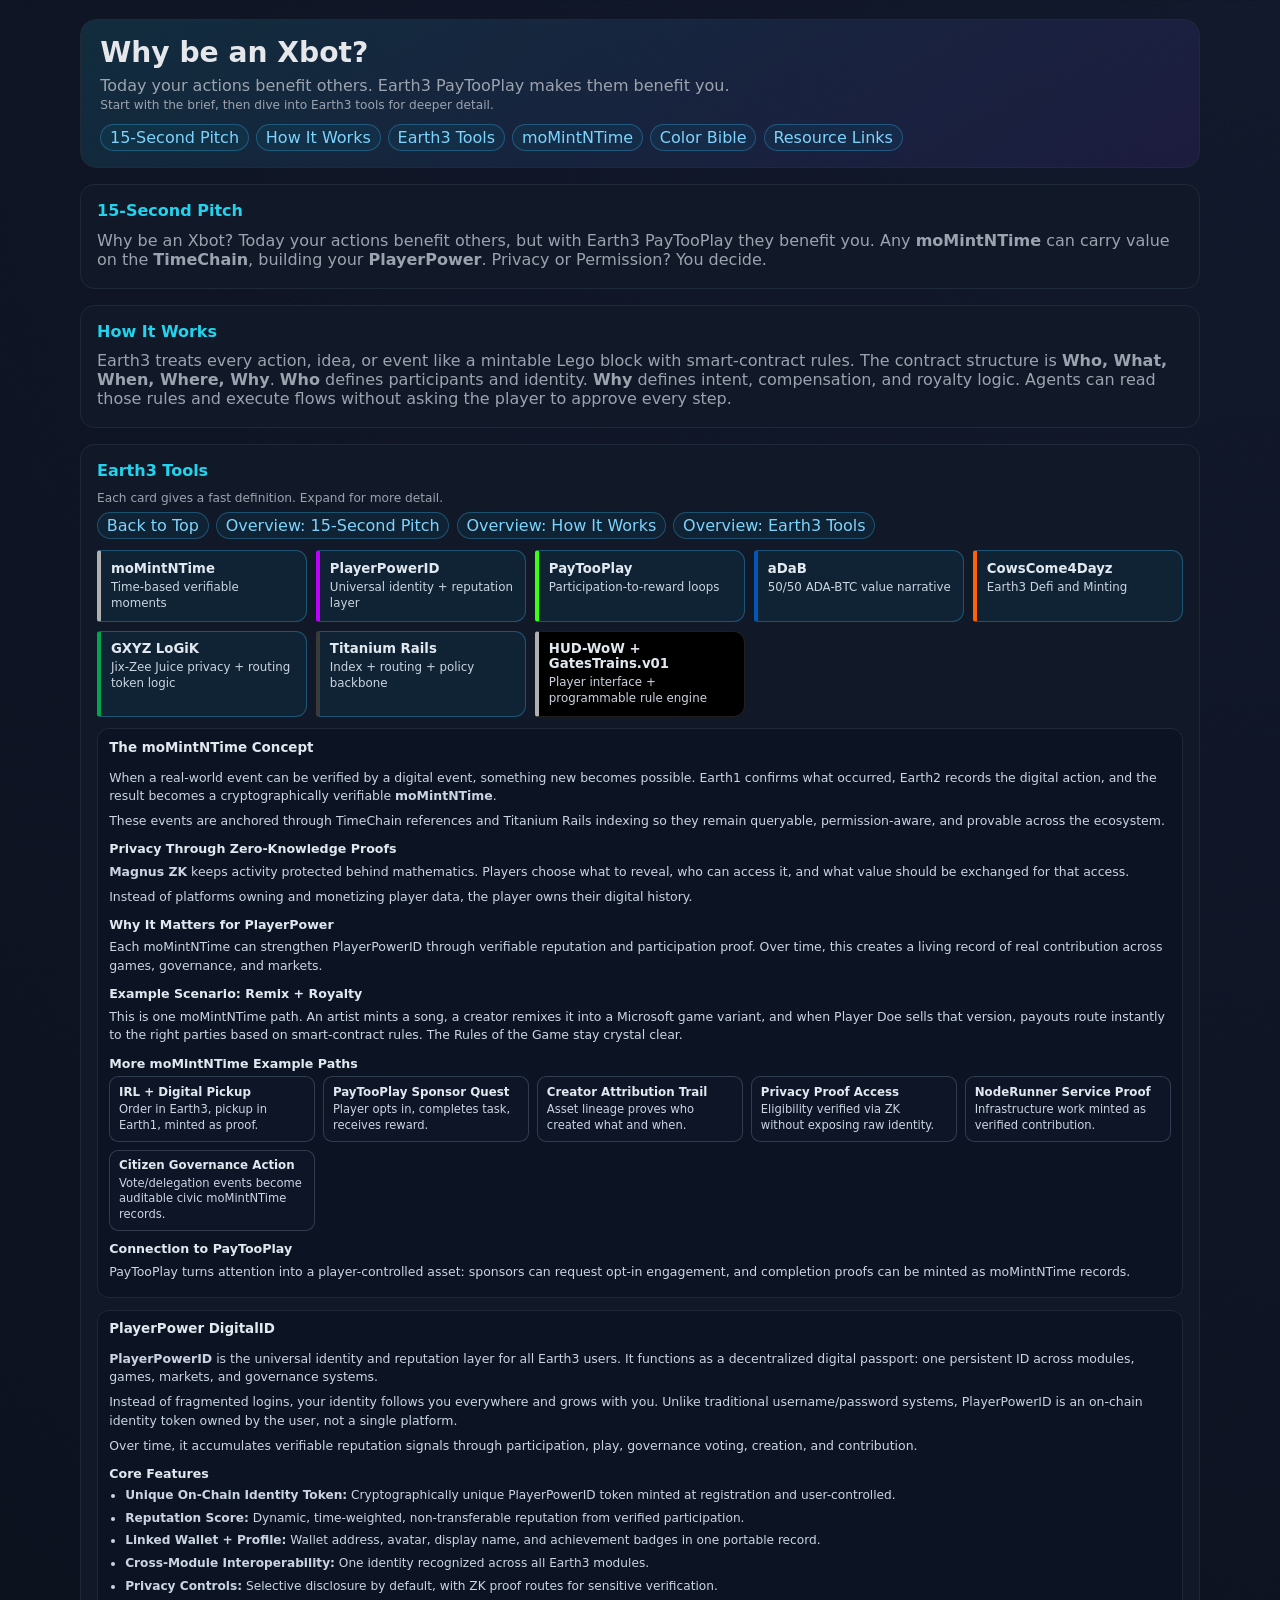
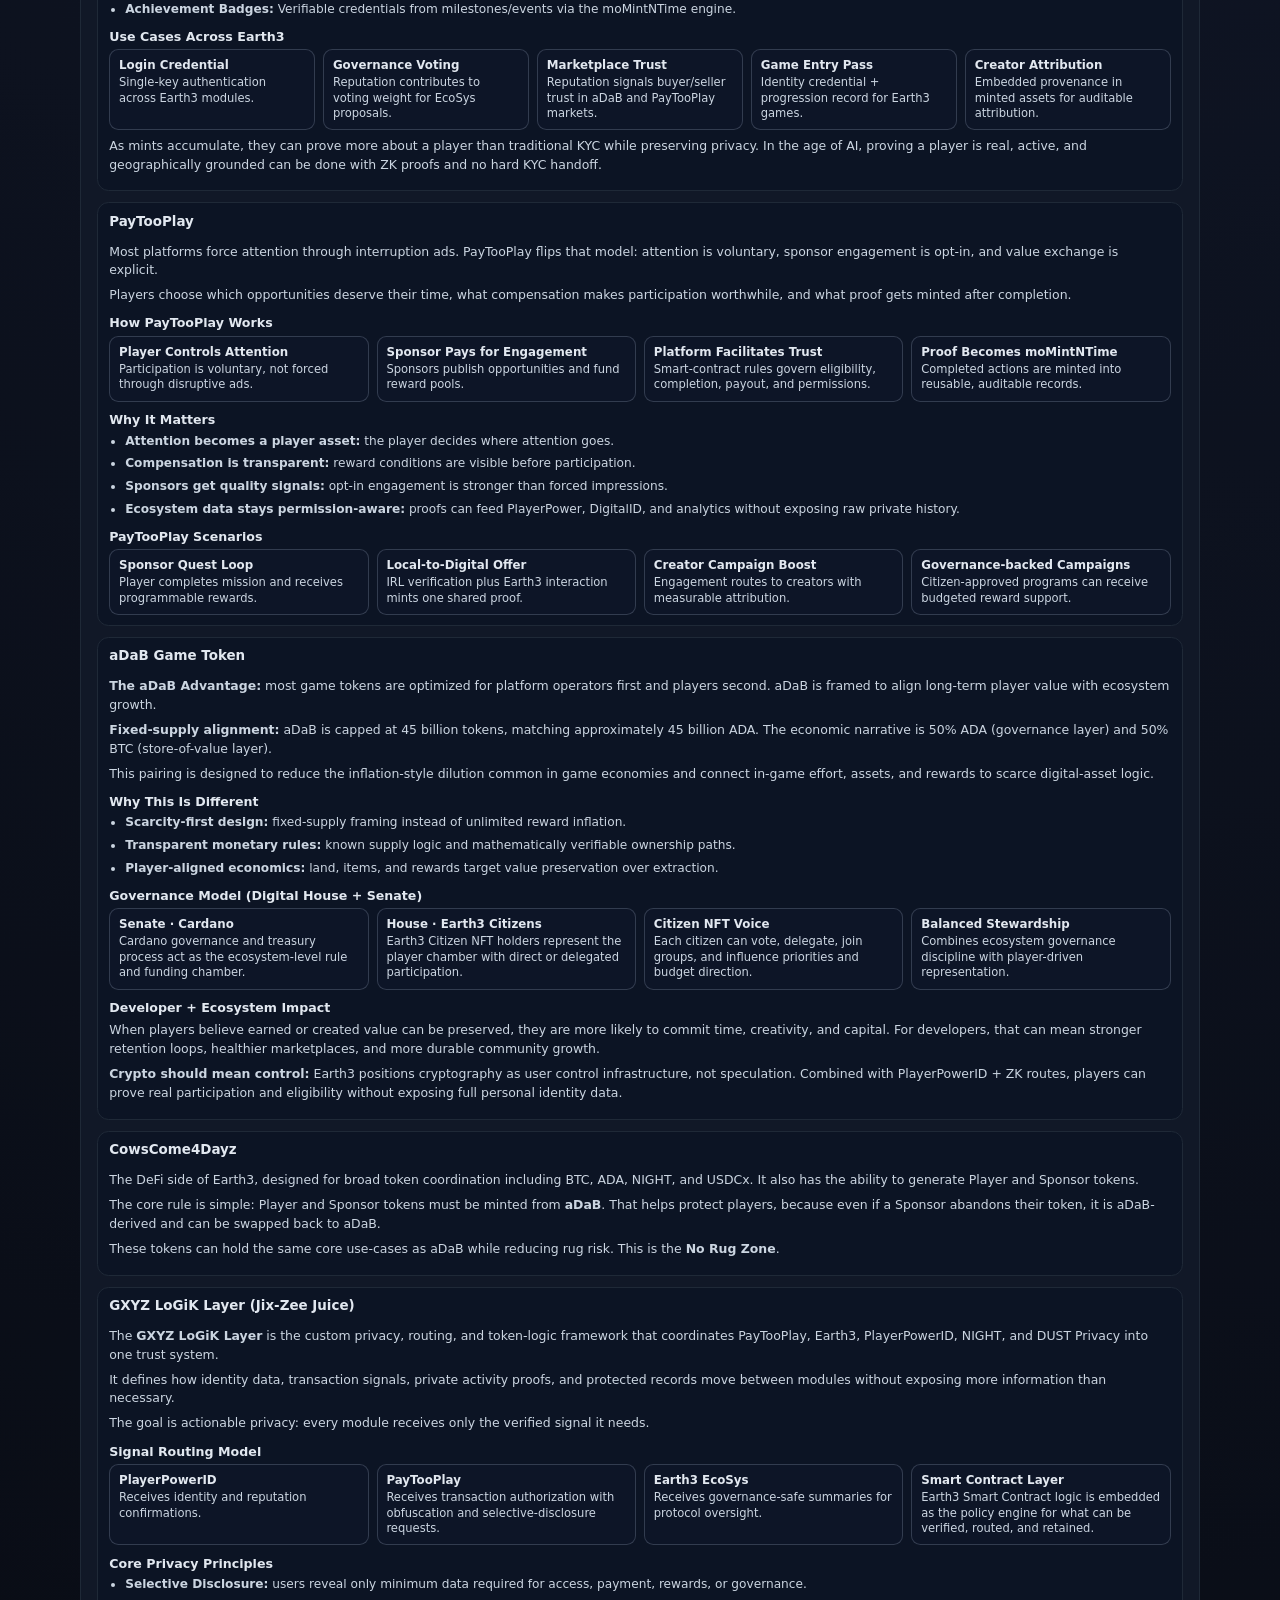
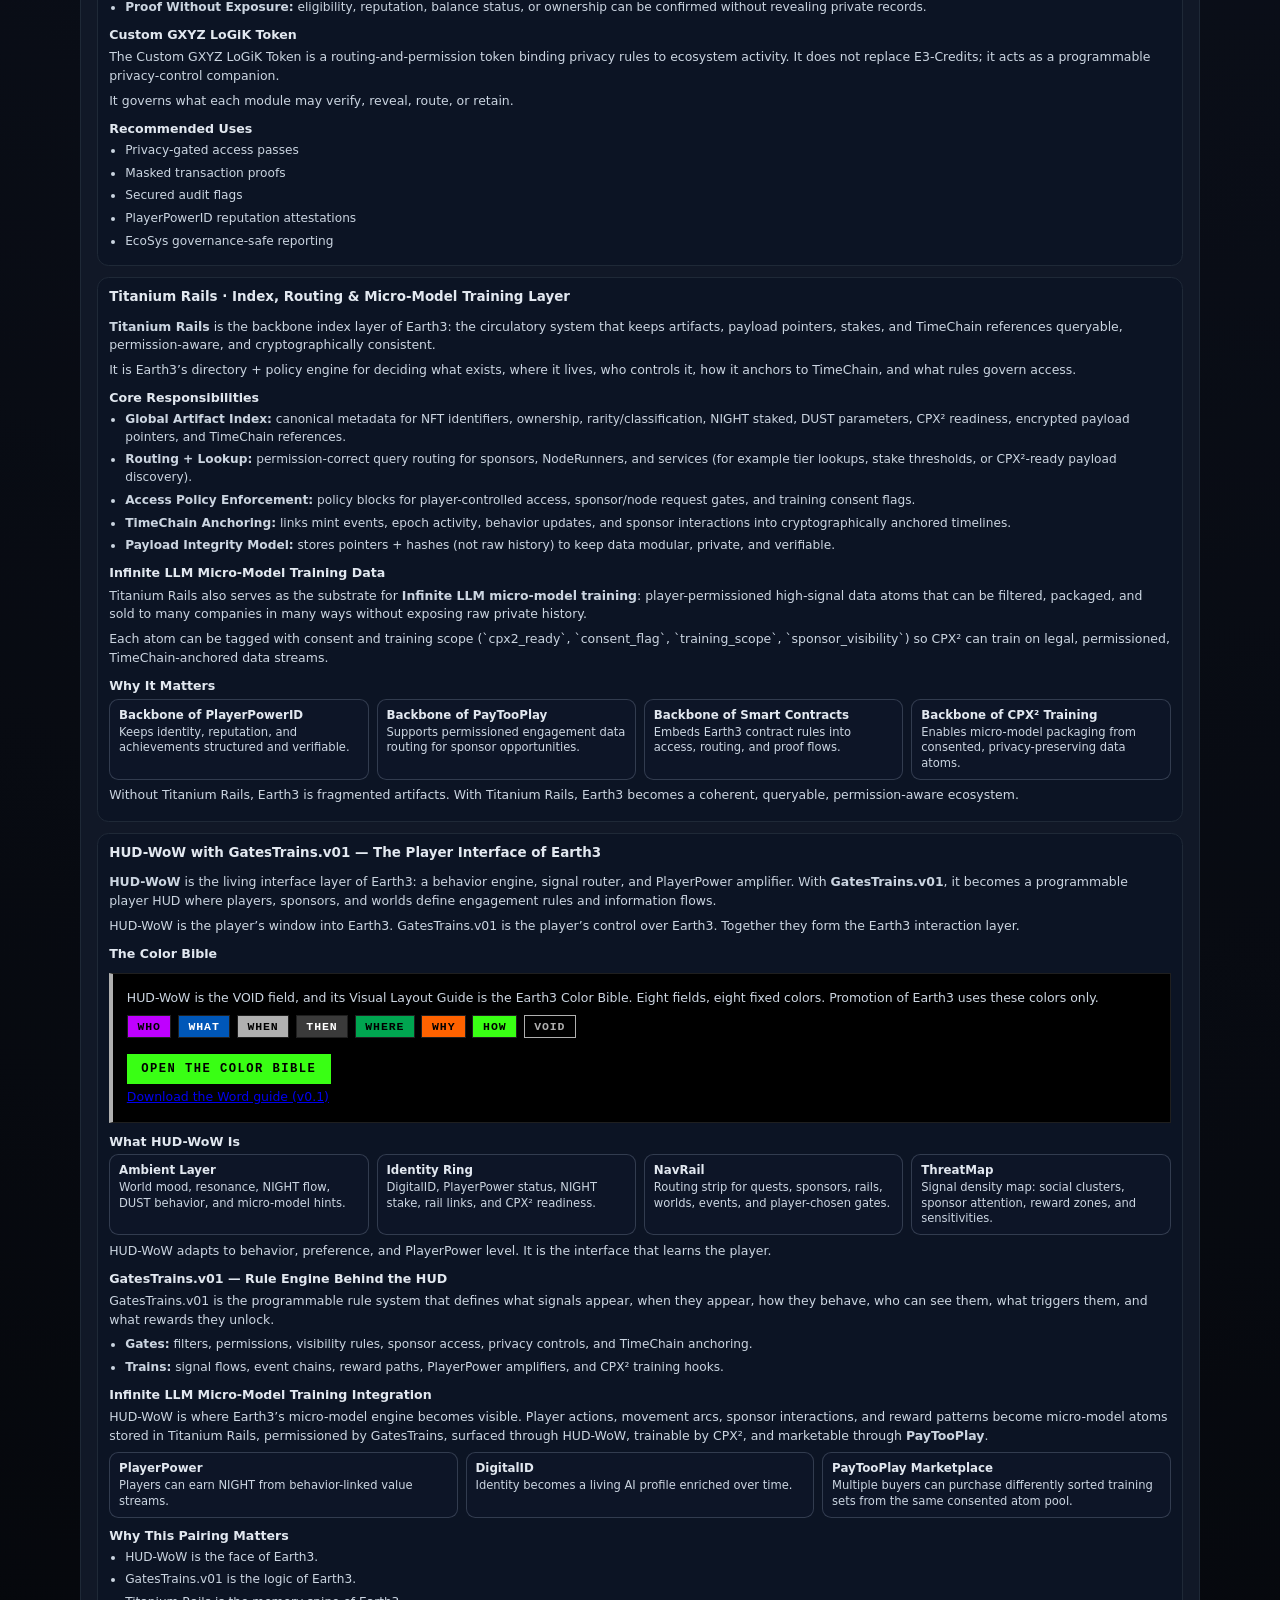
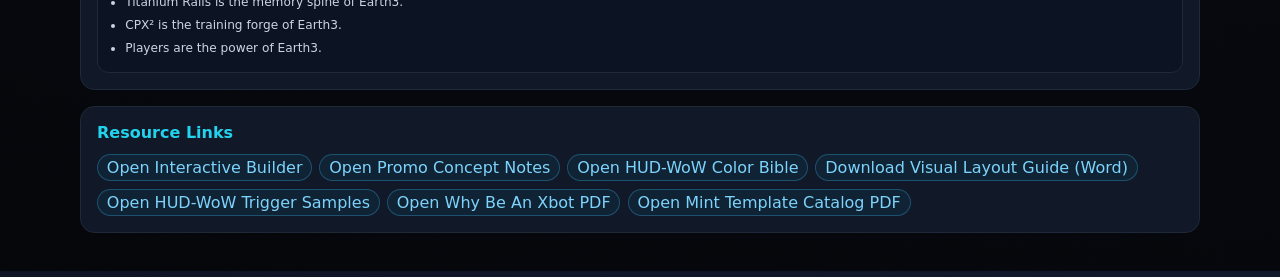
==== commit 00138d8a: "Add HUD-WoW Color Bible from Visual Layout Guide v0.1" ====
--- a/index.html
+++ b/index.html
@@ -3,8 +3,9 @@
 <head>
   <meta charset="UTF-8" />
   <meta name="viewport" content="width=device-width, initial-scale=1.0" />
-  <title>Why Be an Xbot? � Promo Brief + Earth3 Tools</title>
+  <title>Why Be an Xbot? · Promo Brief + Earth3 Tools</title>
   <link rel="stylesheet" href="styles.css" />
+  <link rel="stylesheet" href="color-bible.css" />
 </head>
 <body>
   <main class="container">
@@ -17,6 +18,7 @@
         <a href="#how-it-works">How It Works</a>
         <a href="#buzzword-explorer">Earth3 Tools</a>
         <a href="#bw-momintntime">moMintNTime</a>
+        <a href="#bw-hud-colors">Color Bible</a>
         <a href="#deep-dive">Resource Links</a>
       </div>
     </section>
@@ -47,14 +49,14 @@
         </div>
 
         <div class="buzzword-grid">
-          <a class="buzzword-chip" href="#bw-momintntime"><strong>moMintNTime</strong><span>Time-based verifiable moments</span></a>
-          <a class="buzzword-chip" href="#bw-playerpower-id"><strong>PlayerPowerID</strong><span>Universal identity + reputation layer</span></a>
-          <a class="buzzword-chip" href="#bw-paytooplay"><strong>PayTooPlay</strong><span>Participation-to-reward loops</span></a>
-          <a class="buzzword-chip" href="#bw-adab"><strong>aDaB</strong><span>50/50 ADA-BTC value narrative</span></a>
-          <a class="buzzword-chip" href="#bw-cows"><strong>CowsCome4Dayz</strong><span>Earth3 Defi and Minting</span></a>
-          <a class="buzzword-chip" href="#bw-gxyz"><strong>GXYZ LoGiK</strong><span>Jix-Zee Juice privacy + routing token logic</span></a>
-          <a class="buzzword-chip" href="#bw-titanium-rails"><strong>Titanium Rails</strong><span>Index + routing + policy backbone</span></a>
-          <a class="buzzword-chip" href="#bw-hud"><strong>HUD-WoW + GatesTrains.v01</strong><span>Player interface + programmable rule engine</span></a>
+          <a class="buzzword-chip" data-field="when" href="#bw-momintntime"><strong>moMintNTime</strong><span>Time-based verifiable moments</span></a>
+          <a class="buzzword-chip" data-field="who" href="#bw-playerpower-id"><strong>PlayerPowerID</strong><span>Universal identity + reputation layer</span></a>
+          <a class="buzzword-chip" data-field="how" href="#bw-paytooplay"><strong>PayTooPlay</strong><span>Participation-to-reward loops</span></a>
+          <a class="buzzword-chip" data-field="what" href="#bw-adab"><strong>aDaB</strong><span>50/50 ADA-BTC value narrative</span></a>
+          <a class="buzzword-chip" data-field="why" href="#bw-cows"><strong>CowsCome4Dayz</strong><span>Earth3 Defi and Minting</span></a>
+          <a class="buzzword-chip" data-field="where" href="#bw-gxyz"><strong>GXYZ LoGiK</strong><span>Jix-Zee Juice privacy + routing token logic</span></a>
+          <a class="buzzword-chip" data-field="then" href="#bw-titanium-rails"><strong>Titanium Rails</strong><span>Index + routing + policy backbone</span></a>
+          <a class="buzzword-chip" data-field="void" href="#bw-hud"><strong>HUD-WoW + GatesTrains.v01</strong><span>Player interface + programmable rule engine</span></a>
         </div>
 
 <details class="buzzword-detail" id="bw-momintntime" open>
@@ -159,8 +161,8 @@
 
           <h3>Governance Model (Digital House + Senate)</h3>
           <div class="usecase-grid">
-            <div><strong>Senate � Cardano</strong><span>Cardano governance and treasury process act as the ecosystem-level rule and funding chamber.</span></div>
-            <div><strong>House � Earth3 Citizens</strong><span>Earth3 Citizen NFT holders represent the player chamber with direct or delegated participation.</span></div>
+            <div><strong>Senate · Cardano</strong><span>Cardano governance and treasury process act as the ecosystem-level rule and funding chamber.</span></div>
+            <div><strong>House · Earth3 Citizens</strong><span>Earth3 Citizen NFT holders represent the player chamber with direct or delegated participation.</span></div>
             <div><strong>Citizen NFT Voice</strong><span>Each citizen can vote, delegate, join groups, and influence priorities and budget direction.</span></div>
             <div><strong>Balanced Stewardship</strong><span>Combines ecosystem governance discipline with player-driven representation.</span></div>
           </div>
@@ -213,14 +215,14 @@
         </details>
 
 <details class="buzzword-detail" id="bw-titanium-rails" open>
-          <summary>Titanium Rails � Index, Routing & Micro-Model Training Layer</summary>
+          <summary>Titanium Rails · Index, Routing & Micro-Model Training Layer</summary>
           <p><strong>Titanium Rails</strong> is the backbone index layer of Earth3: the circulatory system that keeps artifacts, payload pointers, stakes, and TimeChain references queryable, permission-aware, and cryptographically consistent.</p>
-          <p>It is Earth3�s directory + policy engine for deciding what exists, where it lives, who controls it, how it anchors to TimeChain, and what rules govern access.</p>
+          <p>It is Earth3’s directory + policy engine for deciding what exists, where it lives, who controls it, how it anchors to TimeChain, and what rules govern access.</p>
 
           <h3>Core Responsibilities</h3>
           <ul class="buzz-list">
-            <li><strong>Global Artifact Index:</strong> canonical metadata for NFT identifiers, ownership, rarity/classification, NIGHT staked, DUST parameters, CPX� readiness, encrypted payload pointers, and TimeChain references.</li>
-            <li><strong>Routing + Lookup:</strong> permission-correct query routing for sponsors, NodeRunners, and services (for example tier lookups, stake thresholds, or CPX�-ready payload discovery).</li>
+            <li><strong>Global Artifact Index:</strong> canonical metadata for NFT identifiers, ownership, rarity/classification, NIGHT staked, DUST parameters, CPX² readiness, encrypted payload pointers, and TimeChain references.</li>
+            <li><strong>Routing + Lookup:</strong> permission-correct query routing for sponsors, NodeRunners, and services (for example tier lookups, stake thresholds, or CPX²-ready payload discovery).</li>
             <li><strong>Access Policy Enforcement:</strong> policy blocks for player-controlled access, sponsor/node request gates, and training consent flags.</li>
             <li><strong>TimeChain Anchoring:</strong> links mint events, epoch activity, behavior updates, and sponsor interactions into cryptographically anchored timelines.</li>
             <li><strong>Payload Integrity Model:</strong> stores pointers + hashes (not raw history) to keep data modular, private, and verifiable.</li>
@@ -228,42 +230,50 @@
 
           <h3>Infinite LLM Micro-Model Training Data</h3>
           <p>Titanium Rails also serves as the substrate for <strong>Infinite LLM micro-model training</strong>: player-permissioned high-signal data atoms that can be filtered, packaged, and sold to many companies in many ways without exposing raw private history.</p>
-          <p>Each atom can be tagged with consent and training scope (`cpx2_ready`, `consent_flag`, `training_scope`, `sponsor_visibility`) so CPX� can train on legal, permissioned, TimeChain-anchored data streams.</p>
+          <p>Each atom can be tagged with consent and training scope (`cpx2_ready`, `consent_flag`, `training_scope`, `sponsor_visibility`) so CPX² can train on legal, permissioned, TimeChain-anchored data streams.</p>
 
           <h3>Why It Matters</h3>
           <div class="usecase-grid">
             <div><strong>Backbone of PlayerPowerID</strong><span>Keeps identity, reputation, and achievements structured and verifiable.</span></div>
             <div><strong>Backbone of PayTooPlay</strong><span>Supports permissioned engagement data routing for sponsor opportunities.</span></div>
             <div><strong>Backbone of Smart Contracts</strong><span>Embeds Earth3 contract rules into access, routing, and proof flows.</span></div>
-            <div><strong>Backbone of CPX� Training</strong><span>Enables micro-model packaging from consented, privacy-preserving data atoms.</span></div>
+            <div><strong>Backbone of CPX² Training</strong><span>Enables micro-model packaging from consented, privacy-preserving data atoms.</span></div>
           </div>
 
           <p>Without Titanium Rails, Earth3 is fragmented artifacts. With Titanium Rails, Earth3 becomes a coherent, queryable, permission-aware ecosystem.</p>
         </details>
 
 <details class="buzzword-detail" id="bw-hud" open>
-          <summary>HUD-WoW with GatesTrains.v01 � The Player Interface of Earth3</summary>
+          <summary>HUD-WoW with GatesTrains.v01 — The Player Interface of Earth3</summary>
           <p><strong>HUD-WoW</strong> is the living interface layer of Earth3: a behavior engine, signal router, and PlayerPower amplifier. With <strong>GatesTrains.v01</strong>, it becomes a programmable player HUD where players, sponsors, and worlds define engagement rules and information flows.</p>
-          <p>HUD-WoW is the player�s window into Earth3. GatesTrains.v01 is the player�s control over Earth3. Together they form the Earth3 interaction layer.</p>
+          <p>HUD-WoW is the player’s window into Earth3. GatesTrains.v01 is the player’s control over Earth3. Together they form the Earth3 interaction layer.</p>
+
+                    <h3 id="bw-hud-colors">The Color Bible</h3>
+          <div class="cb-callout">
+            <p>HUD-WoW is the VOID field, and its Visual Layout Guide is the Earth3 Color Bible. Eight fields, eight fixed colors. Promotion of Earth3 uses these colors only.</p>
+            <div class="cb-strip"><a class="cb-pill who" href="hud-wow-color-bible.html#f-who" title="PlayerPowerID · #BF00FF">WHO</a><a class="cb-pill what" href="hud-wow-color-bible.html#f-what" title="aDaB · #0057B8">WHAT</a><a class="cb-pill when" href="hud-wow-color-bible.html#f-when" title="moMintNTime · #B0B0B0">WHEN</a><a class="cb-pill then" href="hud-wow-color-bible.html#f-then" title="TimeChain/Rails · #3A3A3A">THEN</a><a class="cb-pill where" href="hud-wow-color-bible.html#f-where" title="GXYZ · #00A550">WHERE</a><a class="cb-pill why" href="hud-wow-color-bible.html#f-why" title="CowsCome4Dayz · #FF6200">WHY</a><a class="cb-pill how" href="hud-wow-color-bible.html#f-how" title="PayTooPlay · #39FF14">HOW</a><a class="cb-pill void" href="hud-wow-color-bible.html#f-void" title="HUD-WoW · #000000">VOID</a></div>
+            <a class="cb-cta idle" href="hud-wow-color-bible.html">Open the Color Bible</a>
+            <p class="small"><a href="Earth3-Visual-Layout-Guide-v0.1.docx">Download the Word guide (v0.1)</a></p>
+          </div>
 
           <h3>What HUD-WoW Is</h3>
           <div class="usecase-grid">
             <div><strong>Ambient Layer</strong><span>World mood, resonance, NIGHT flow, DUST behavior, and micro-model hints.</span></div>
-            <div><strong>Identity Ring</strong><span>DigitalID, PlayerPower status, NIGHT stake, rail links, and CPX� readiness.</span></div>
+            <div><strong>Identity Ring</strong><span>DigitalID, PlayerPower status, NIGHT stake, rail links, and CPX² readiness.</span></div>
             <div><strong>NavRail</strong><span>Routing strip for quests, sponsors, rails, worlds, events, and player-chosen gates.</span></div>
             <div><strong>ThreatMap</strong><span>Signal density map: social clusters, sponsor attention, reward zones, and sensitivities.</span></div>
           </div>
           <p>HUD-WoW adapts to behavior, preference, and PlayerPower level. It is the interface that learns the player.</p>
 
-          <h3>GatesTrains.v01 � Rule Engine Behind the HUD</h3>
+          <h3>GatesTrains.v01 — Rule Engine Behind the HUD</h3>
           <p>GatesTrains.v01 is the programmable rule system that defines what signals appear, when they appear, how they behave, who can see them, what triggers them, and what rewards they unlock.</p>
           <ul class="buzz-list">
             <li><strong>Gates:</strong> filters, permissions, visibility rules, sponsor access, privacy controls, and TimeChain anchoring.</li>
-            <li><strong>Trains:</strong> signal flows, event chains, reward paths, PlayerPower amplifiers, and CPX� training hooks.</li>
+            <li><strong>Trains:</strong> signal flows, event chains, reward paths, PlayerPower amplifiers, and CPX² training hooks.</li>
           </ul>
 
           <h3>Infinite LLM Micro-Model Training Integration</h3>
-          <p>HUD-WoW is where Earth3�s micro-model engine becomes visible. Player actions, movement arcs, sponsor interactions, and reward patterns become micro-model atoms stored in Titanium Rails, permissioned by GatesTrains, surfaced through HUD-WoW, trainable by CPX�, and marketable through <strong>PayTooPlay</strong>.</p>
+          <p>HUD-WoW is where Earth3’s micro-model engine becomes visible. Player actions, movement arcs, sponsor interactions, and reward patterns become micro-model atoms stored in Titanium Rails, permissioned by GatesTrains, surfaced through HUD-WoW, trainable by CPX², and marketable through <strong>PayTooPlay</strong>.</p>
           <div class="usecase-grid">
             <div><strong>PlayerPower</strong><span>Players can earn NIGHT from behavior-linked value streams.</span></div>
             <div><strong>DigitalID</strong><span>Identity becomes a living AI profile enriched over time.</span></div>
@@ -275,7 +285,7 @@
             <li>HUD-WoW is the face of Earth3.</li>
             <li>GatesTrains.v01 is the logic of Earth3.</li>
             <li>Titanium Rails is the memory spine of Earth3.</li>
-            <li>CPX� is the training forge of Earth3.</li>
+            <li>CPX² is the training forge of Earth3.</li>
             <li>Players are the power of Earth3.</li>
           </ul>
         </details>
@@ -288,7 +298,8 @@
         <div class="doc-links">
           <a href="builder.html">Open Interactive Builder</a>
           <a href="promo-concept-notes.md">Open Promo Concept Notes</a>
-          <a href="hud-wow-color-bible.md">Open HUD-WoW Color Bible</a>
+          <a href="hud-wow-color-bible.html">Open HUD-WoW Color Bible</a>
+          <a href="Earth3-Visual-Layout-Guide-v0.1.docx">Download Visual Layout Guide (Word)</a>
           <a href="hud-wow-trigger-samples.md">Open HUD-WoW Trigger Samples</a>
           <a href="../earth3-node/Repo/Why%20Be%20An%20Xbot%20-%20aDaB%20Value%20Pr.pdf" target="_blank" rel="noopener">Open Why Be An Xbot PDF</a>
           <a href="../earth3-node/Repo/Earth%C2%B3%20Mint%20Template%20Catalog%20v1.0.pdf" target="_blank" rel="noopener">Open Mint Template Catalog PDF</a>
--- a/color-bible.css
+++ b/color-bible.css
@@ -0,0 +1,46 @@
+:root{
+  --e3-who: #BF00FF;
+  --e3-what: #0057B8;
+  --e3-when: #B0B0B0;
+  --e3-then: #3A3A3A;
+  --e3-where: #00A550;
+  --e3-why: #FF6200;
+  --e3-how: #39FF14;
+  --e3-void: #000000;
+  --e3-page: #0A0A0A;
+  --e3-card: #111111;
+  --e3-line: #1F1F1F;
+  --e3-ghost-text: #B0B0B0;
+  --e3-void-watermark-opacity: 0.08;
+}
+/* Field swatch pills. Text colour is chosen per swatch for best contrast. */
+.cb-strip{display:flex;flex-wrap:wrap;gap:.4rem;margin:.5rem 0}
+.cb-pill{display:inline-flex;align-items:center;gap:.4rem;padding:.28rem .6rem;border:1px solid var(--e3-line);
+  font:700 .72rem/1 "Space Mono",ui-monospace,Menlo,Consolas,monospace;letter-spacing:.08em;text-decoration:none;cursor:pointer}
+.cb-pill.who{background:#BF00FF;color:#000000;}
+.cb-pill.what{background:#0057B8;color:#FFFFFF;}
+.cb-pill.when{background:#B0B0B0;color:#000000;}
+.cb-pill.then{background:#3A3A3A;color:#FFFFFF;}
+.cb-pill.where{background:#00A550;color:#000000;}
+.cb-pill.why{background:#FF6200;color:#000000;}
+.cb-pill.how{background:#39FF14;color:#000000;}
+.cb-pill.void{background:#000000;color:#B0B0B0; border-color:#B0B0B0;}
+/* Earth3 Tools chips: field colour as a left rail (fills, never text, where contrast is low). */
+.buzzword-chip[data-field]{border-left:4px solid var(--f);border-radius:.2rem .7rem .7rem .2rem}
+.buzzword-chip[data-field="who"]{--f:#BF00FF}
+.buzzword-chip[data-field="what"]{--f:#0057B8}
+.buzzword-chip[data-field="when"]{--f:#B0B0B0}
+.buzzword-chip[data-field="then"]{--f:#3A3A3A}
+.buzzword-chip[data-field="where"]{--f:#00A550}
+.buzzword-chip[data-field="why"]{--f:#FF6200}
+.buzzword-chip[data-field="how"]{--f:#39FF14}
+.buzzword-chip[data-field="void"]{--f:#000000}
+.buzzword-chip[data-field="void"]{background:#000;border-color:#1F1F1F;border-left-color:#B0B0B0}
+.buzzword-chip[data-field="void"]:hover{background:#000}
+.cb-callout{border:1px solid var(--e3-line);border-left:4px solid var(--e3-void);border-left-color:#B0B0B0;background:#000;padding:.7rem .85rem;margin:.7rem 0}
+.cb-callout p{margin:.25rem 0}
+.cb-cta{display:inline-block;margin-top:.5rem;padding:.55rem .9rem;background:var(--e3-how);color:#000;border-radius:0;
+  font:700 .76rem/1 "Space Mono",ui-monospace,Menlo,Consolas,monospace;letter-spacing:.12em;text-transform:uppercase;text-decoration:none}
+.cb-cta:hover{box-shadow:0 0 14px var(--e3-how)}
+@media (prefers-reduced-motion:no-preference){.cb-cta.idle{animation:cbGlow 2s ease-in-out infinite}}
+@keyframes cbGlow{0%,100%{box-shadow:0 0 4px var(--e3-how)}50%{box-shadow:0 0 18px var(--e3-how)}}
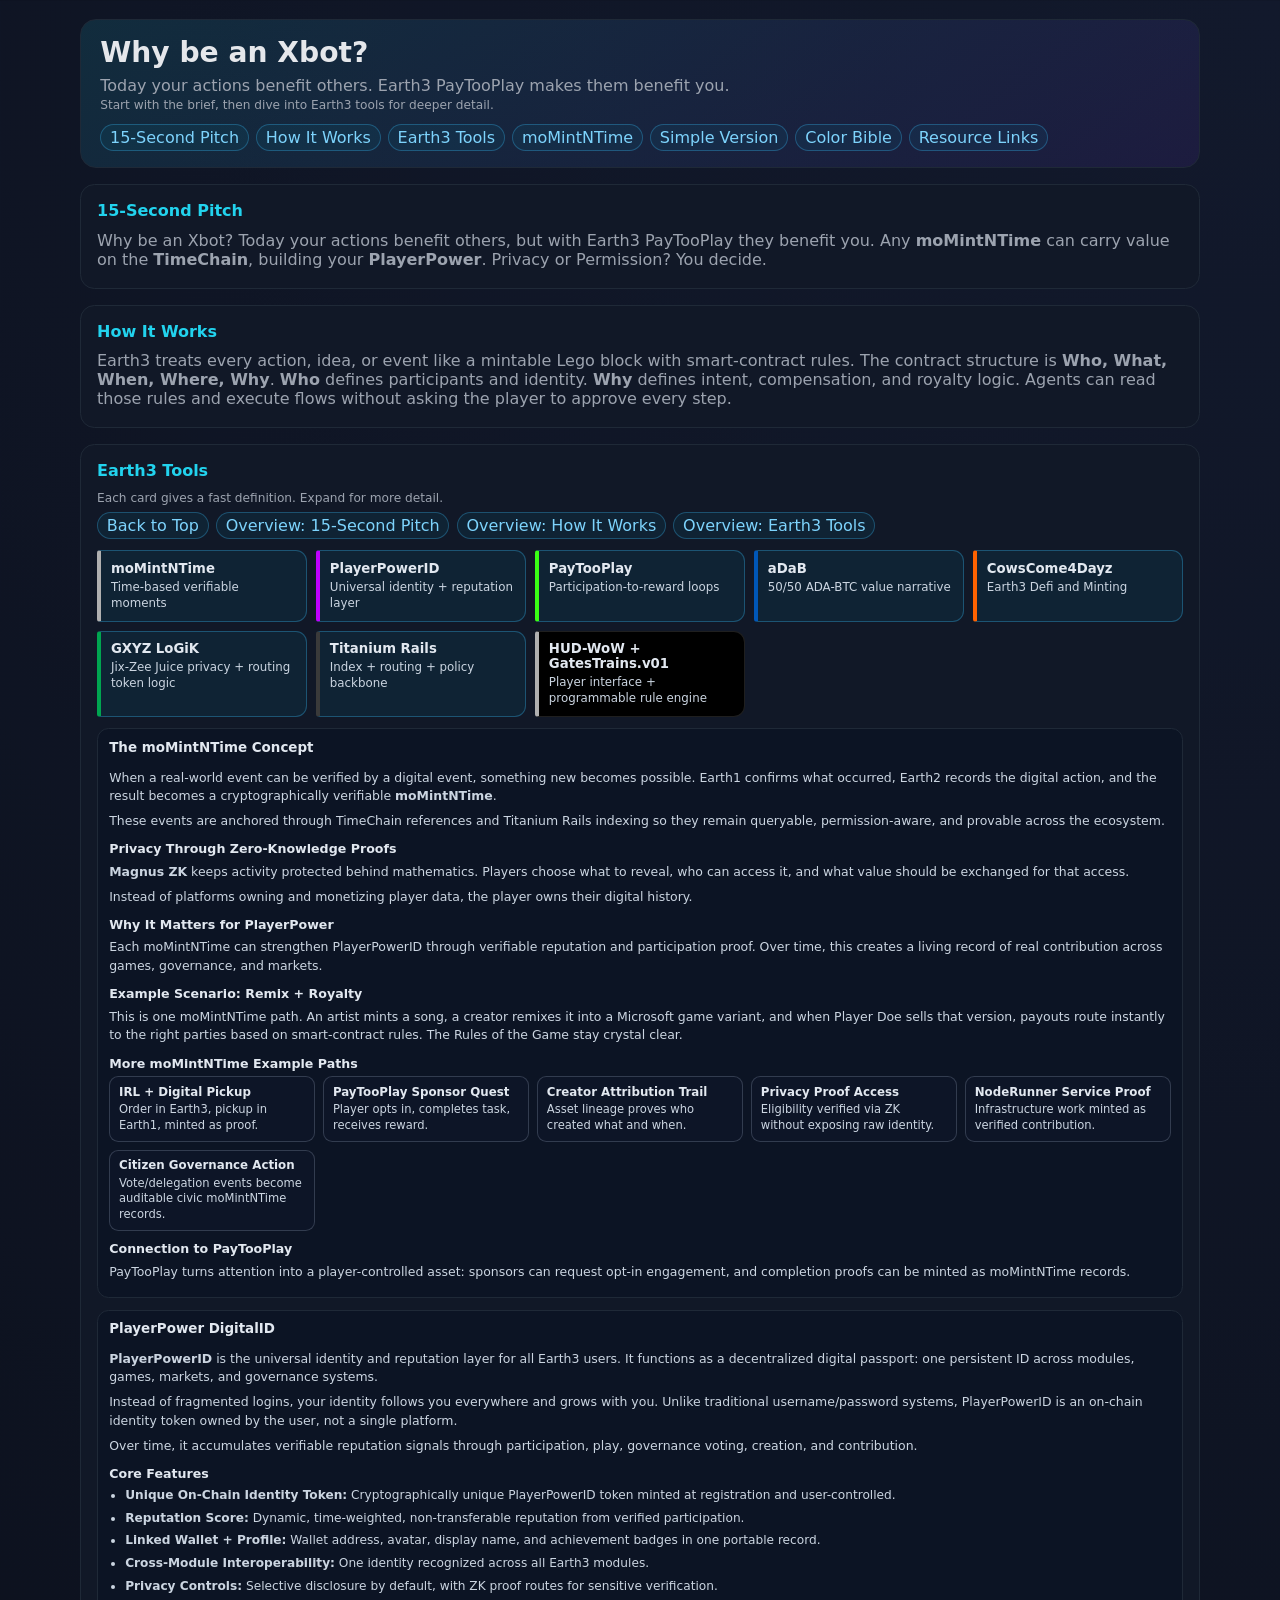
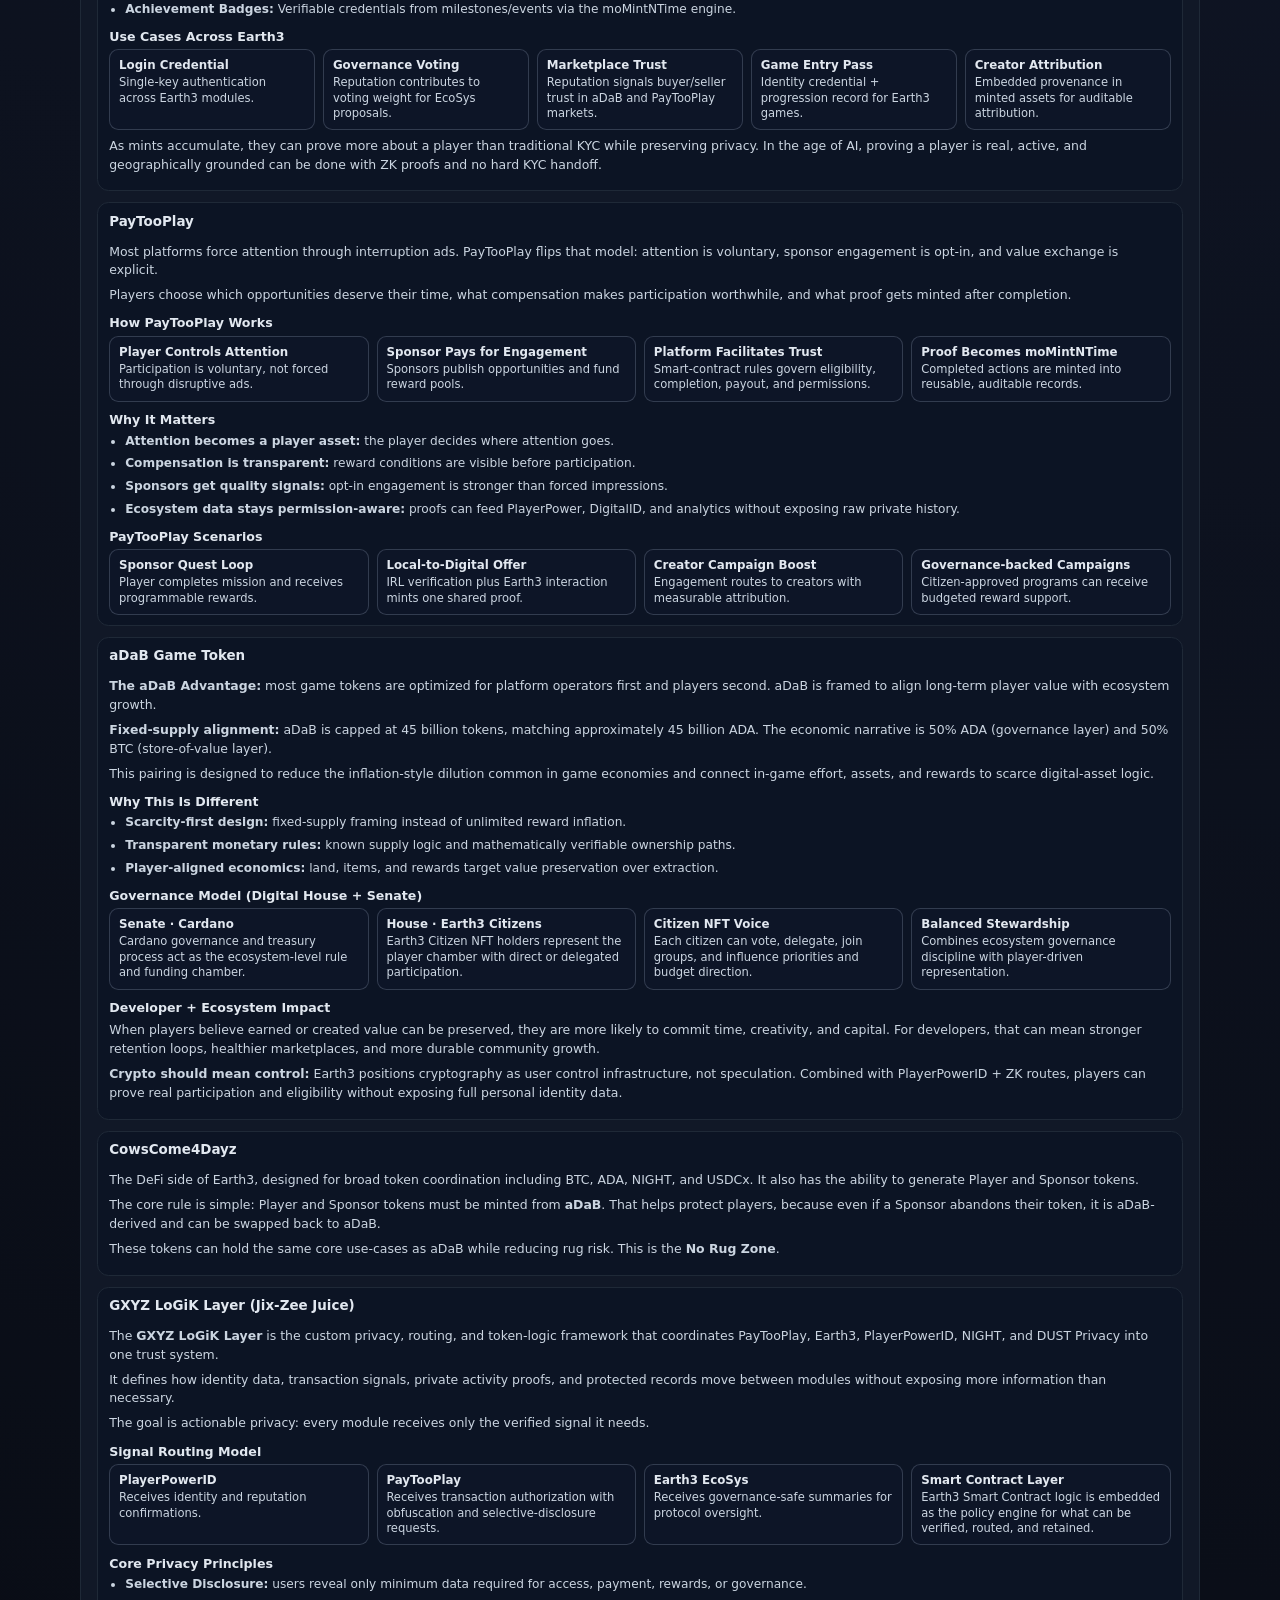
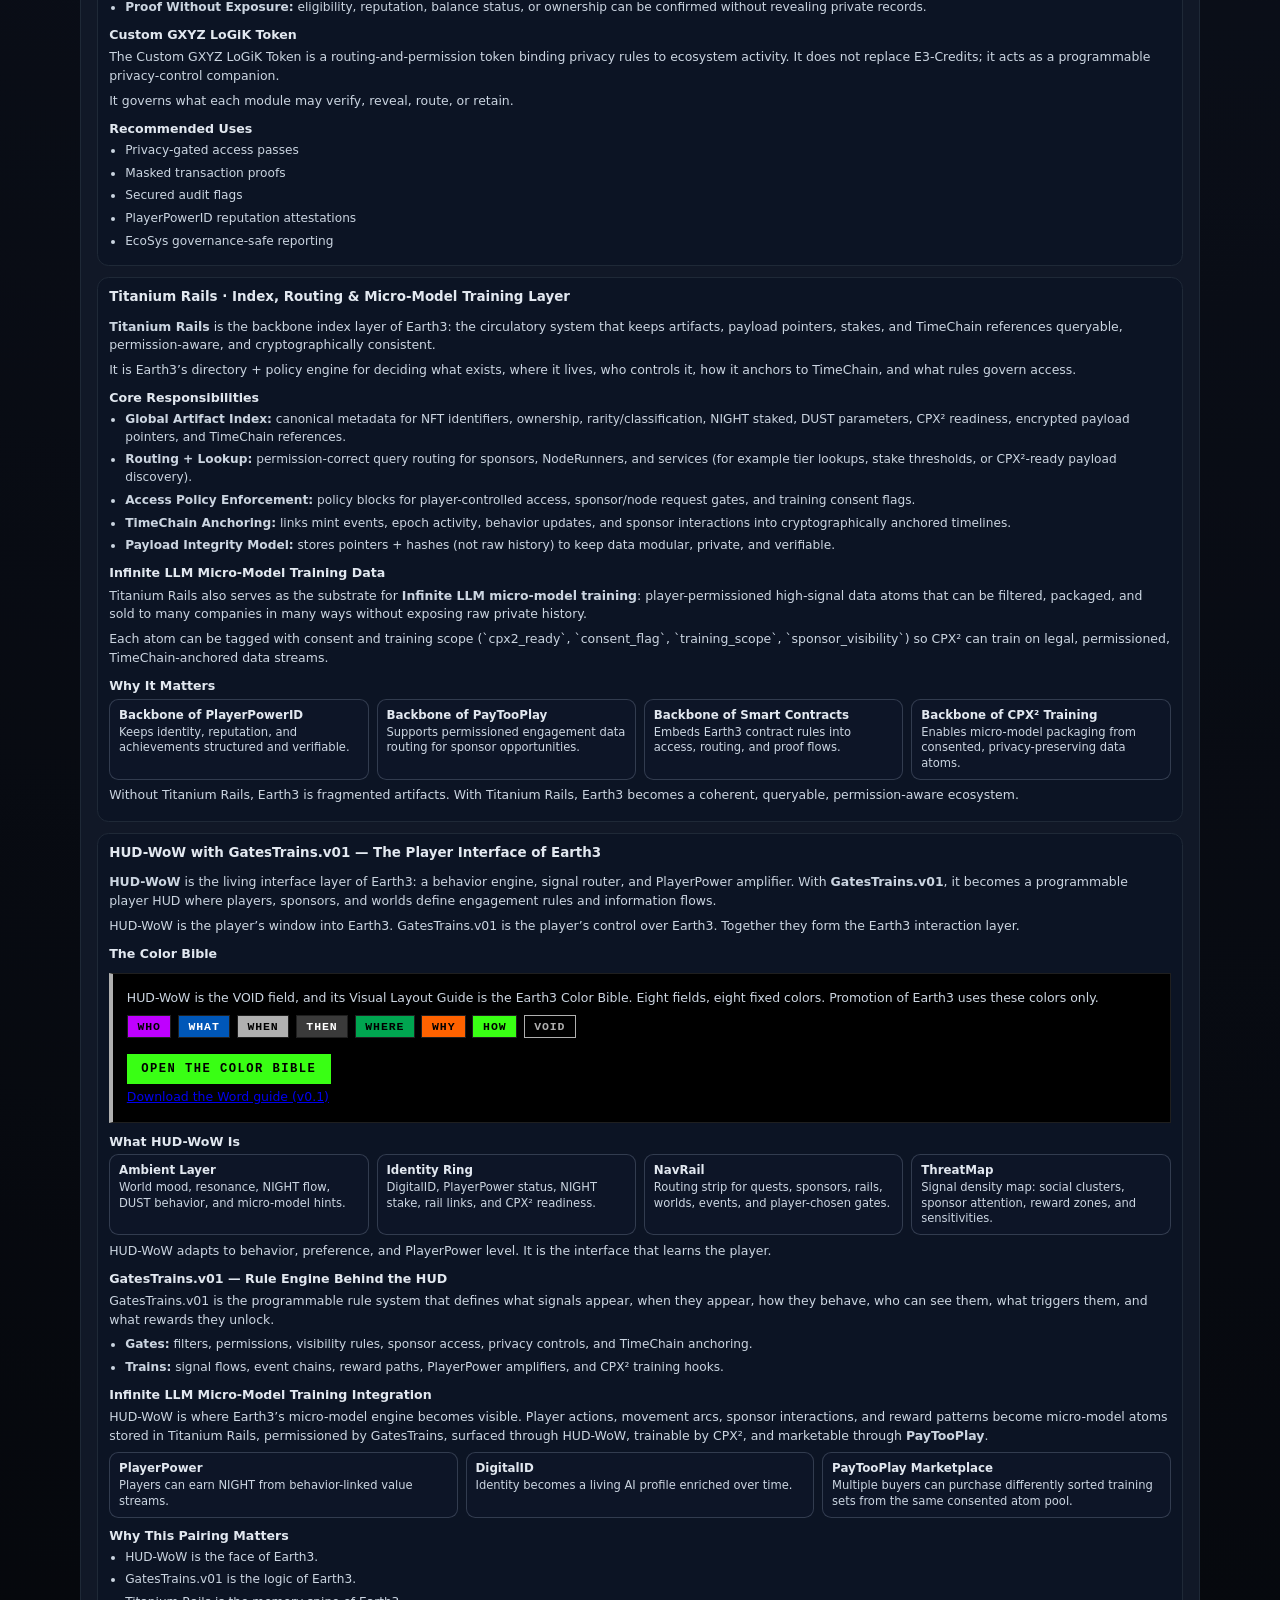
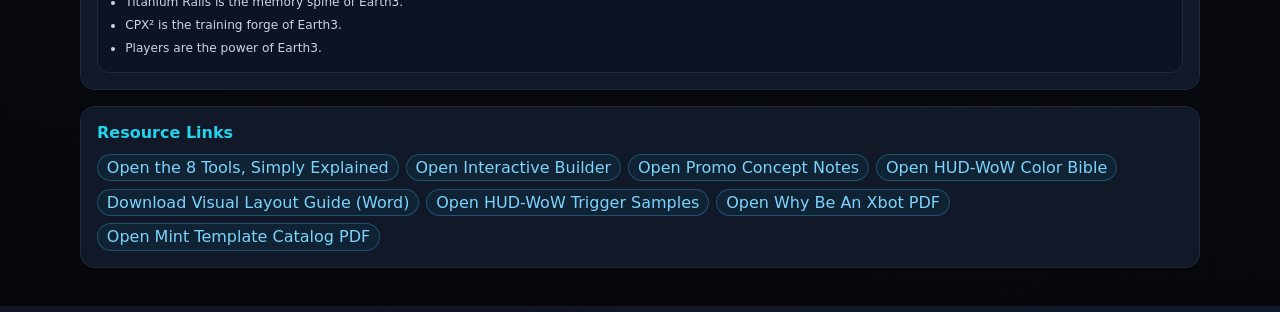
==== commit 7ae1d80b: "Add simple 8 Tools page and poster" ====
--- a/index.html
+++ b/index.html
@@ -18,6 +18,7 @@
         <a href="#how-it-works">How It Works</a>
         <a href="#buzzword-explorer">Earth3 Tools</a>
         <a href="#bw-momintntime">moMintNTime</a>
+        <a href="earth3-8-tools.html">Simple Version</a>
         <a href="#bw-hud-colors">Color Bible</a>
         <a href="#deep-dive">Resource Links</a>
       </div>
@@ -296,6 +297,7 @@
       <article class="card" style="grid-column:1 / -1;">
         <h2 class="title">Resource Links</h2>
         <div class="doc-links">
+          <a href="earth3-8-tools.html">Open the 8 Tools, Simply Explained</a>
           <a href="builder.html">Open Interactive Builder</a>
           <a href="promo-concept-notes.md">Open Promo Concept Notes</a>
           <a href="hud-wow-color-bible.html">Open HUD-WoW Color Bible</a>
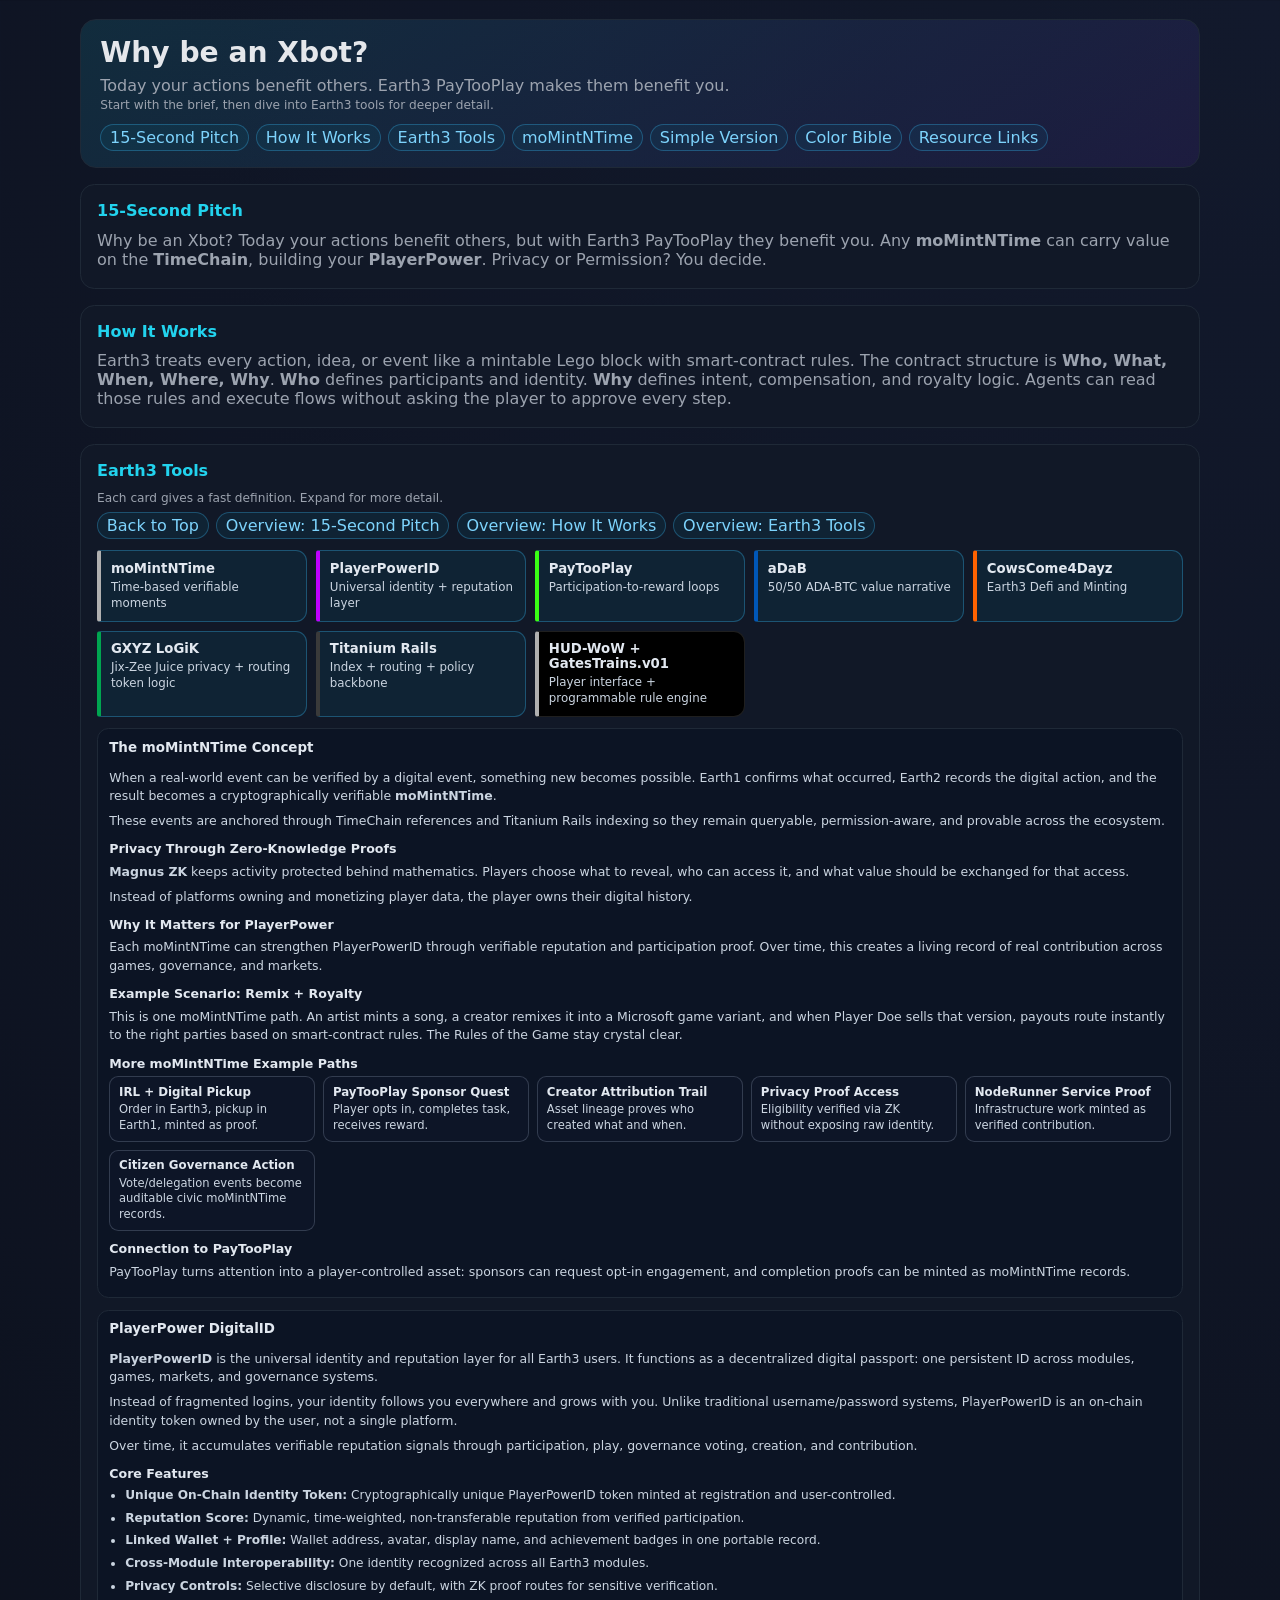
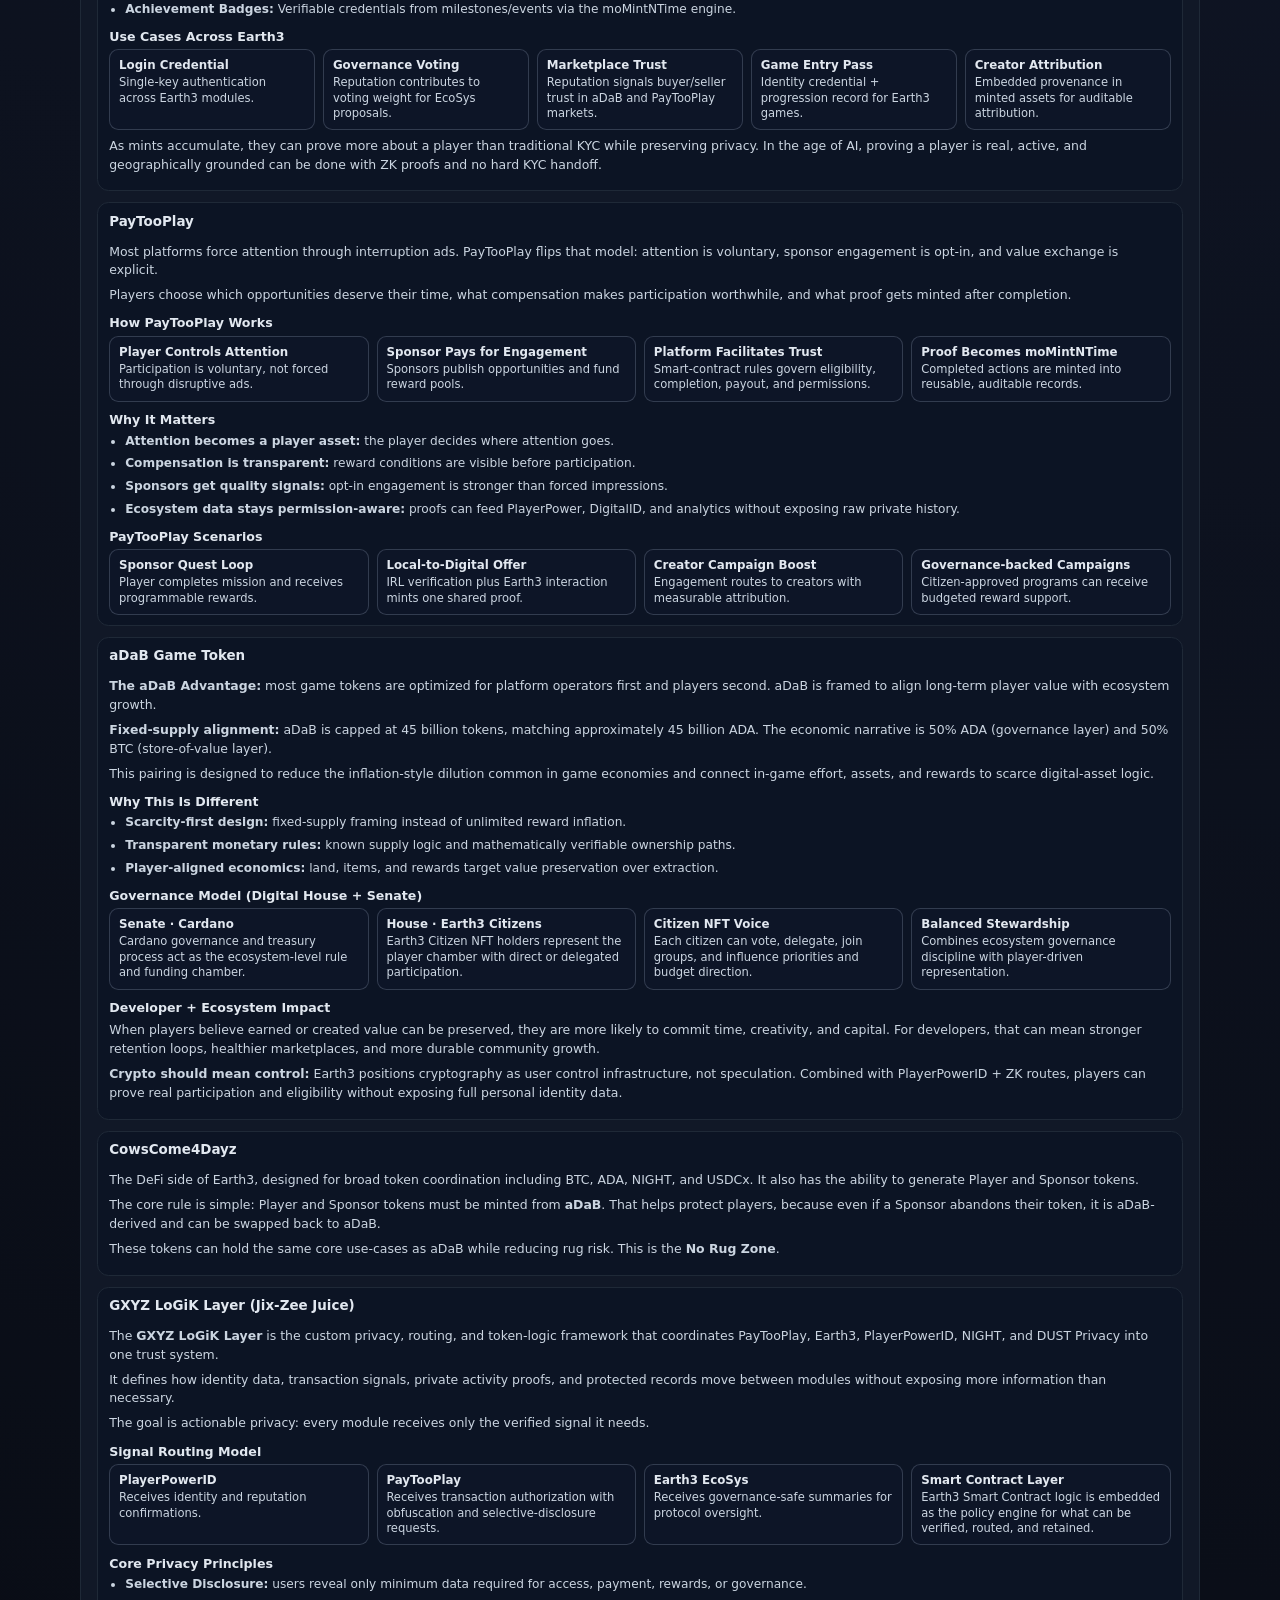
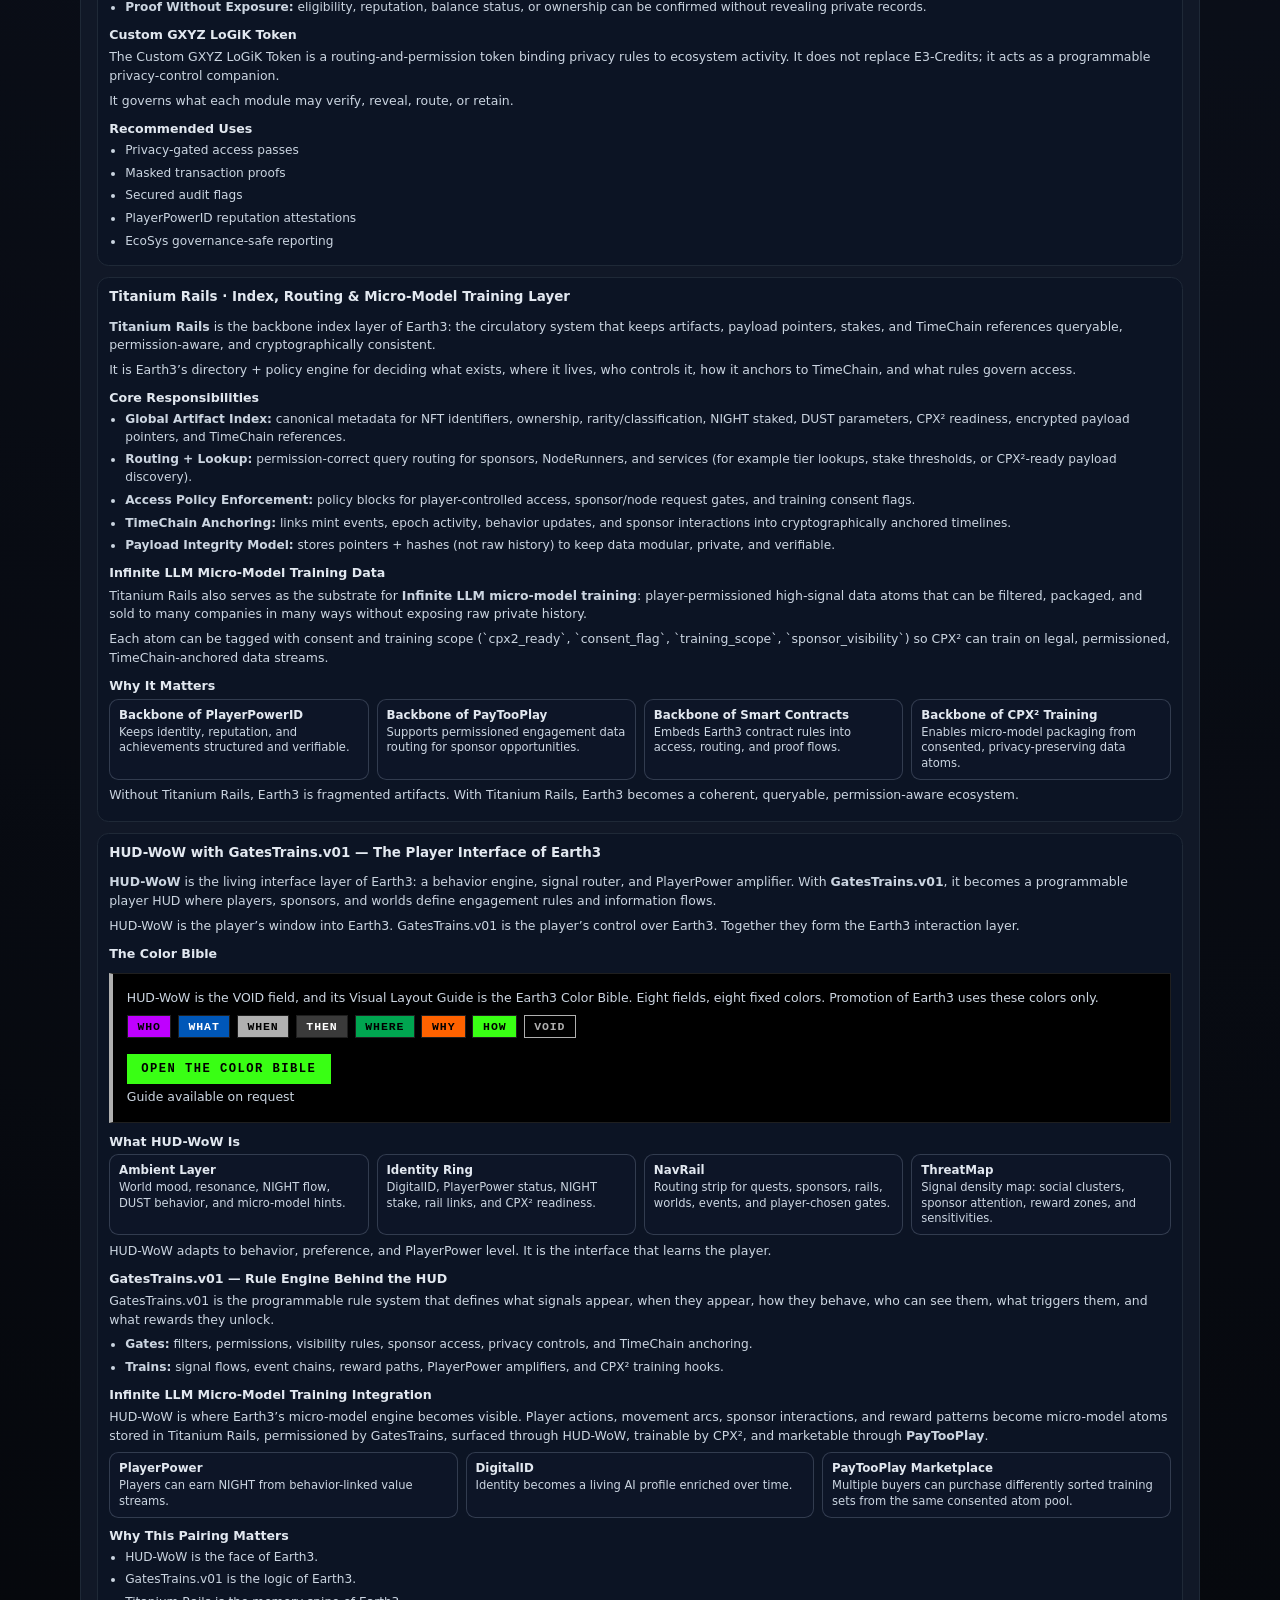
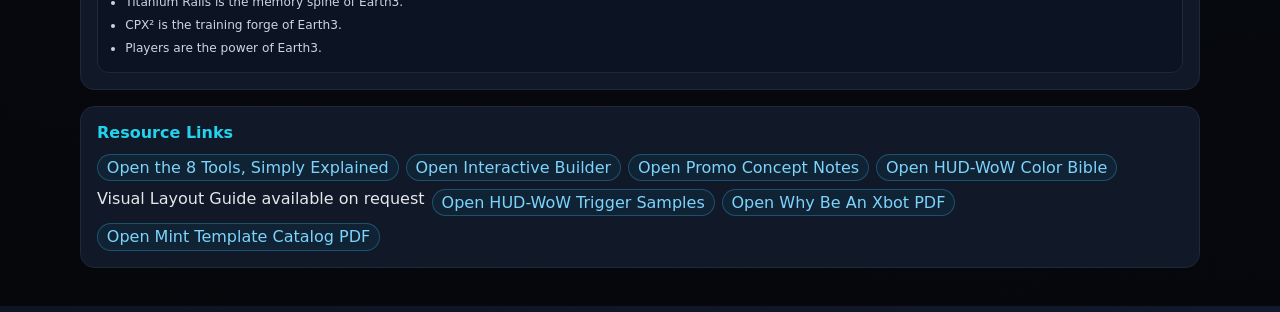
==== commit eb243ea3: "Keep Word guide private and remove public download links" ====
--- a/index.html
+++ b/index.html
@@ -254,7 +254,7 @@
             <p>HUD-WoW is the VOID field, and its Visual Layout Guide is the Earth3 Color Bible. Eight fields, eight fixed colors. Promotion of Earth3 uses these colors only.</p>
             <div class="cb-strip"><a class="cb-pill who" href="hud-wow-color-bible.html#f-who" title="PlayerPowerID · #BF00FF">WHO</a><a class="cb-pill what" href="hud-wow-color-bible.html#f-what" title="aDaB · #0057B8">WHAT</a><a class="cb-pill when" href="hud-wow-color-bible.html#f-when" title="moMintNTime · #B0B0B0">WHEN</a><a class="cb-pill then" href="hud-wow-color-bible.html#f-then" title="TimeChain/Rails · #3A3A3A">THEN</a><a class="cb-pill where" href="hud-wow-color-bible.html#f-where" title="GXYZ · #00A550">WHERE</a><a class="cb-pill why" href="hud-wow-color-bible.html#f-why" title="CowsCome4Dayz · #FF6200">WHY</a><a class="cb-pill how" href="hud-wow-color-bible.html#f-how" title="PayTooPlay · #39FF14">HOW</a><a class="cb-pill void" href="hud-wow-color-bible.html#f-void" title="HUD-WoW · #000000">VOID</a></div>
             <a class="cb-cta idle" href="hud-wow-color-bible.html">Open the Color Bible</a>
-            <p class="small"><a href="Earth3-Visual-Layout-Guide-v0.1.docx">Download the Word guide (v0.1)</a></p>
+            <p class="small">Guide available on request</p>
           </div>
 
           <h3>What HUD-WoW Is</h3>
@@ -301,7 +301,7 @@
           <a href="builder.html">Open Interactive Builder</a>
           <a href="promo-concept-notes.md">Open Promo Concept Notes</a>
           <a href="hud-wow-color-bible.html">Open HUD-WoW Color Bible</a>
-          <a href="Earth3-Visual-Layout-Guide-v0.1.docx">Download Visual Layout Guide (Word)</a>
+          Visual Layout Guide available on request
           <a href="hud-wow-trigger-samples.md">Open HUD-WoW Trigger Samples</a>
           <a href="../earth3-node/Repo/Why%20Be%20An%20Xbot%20-%20aDaB%20Value%20Pr.pdf" target="_blank" rel="noopener">Open Why Be An Xbot PDF</a>
           <a href="../earth3-node/Repo/Earth%C2%B3%20Mint%20Template%20Catalog%20v1.0.pdf" target="_blank" rel="noopener">Open Mint Template Catalog PDF</a>
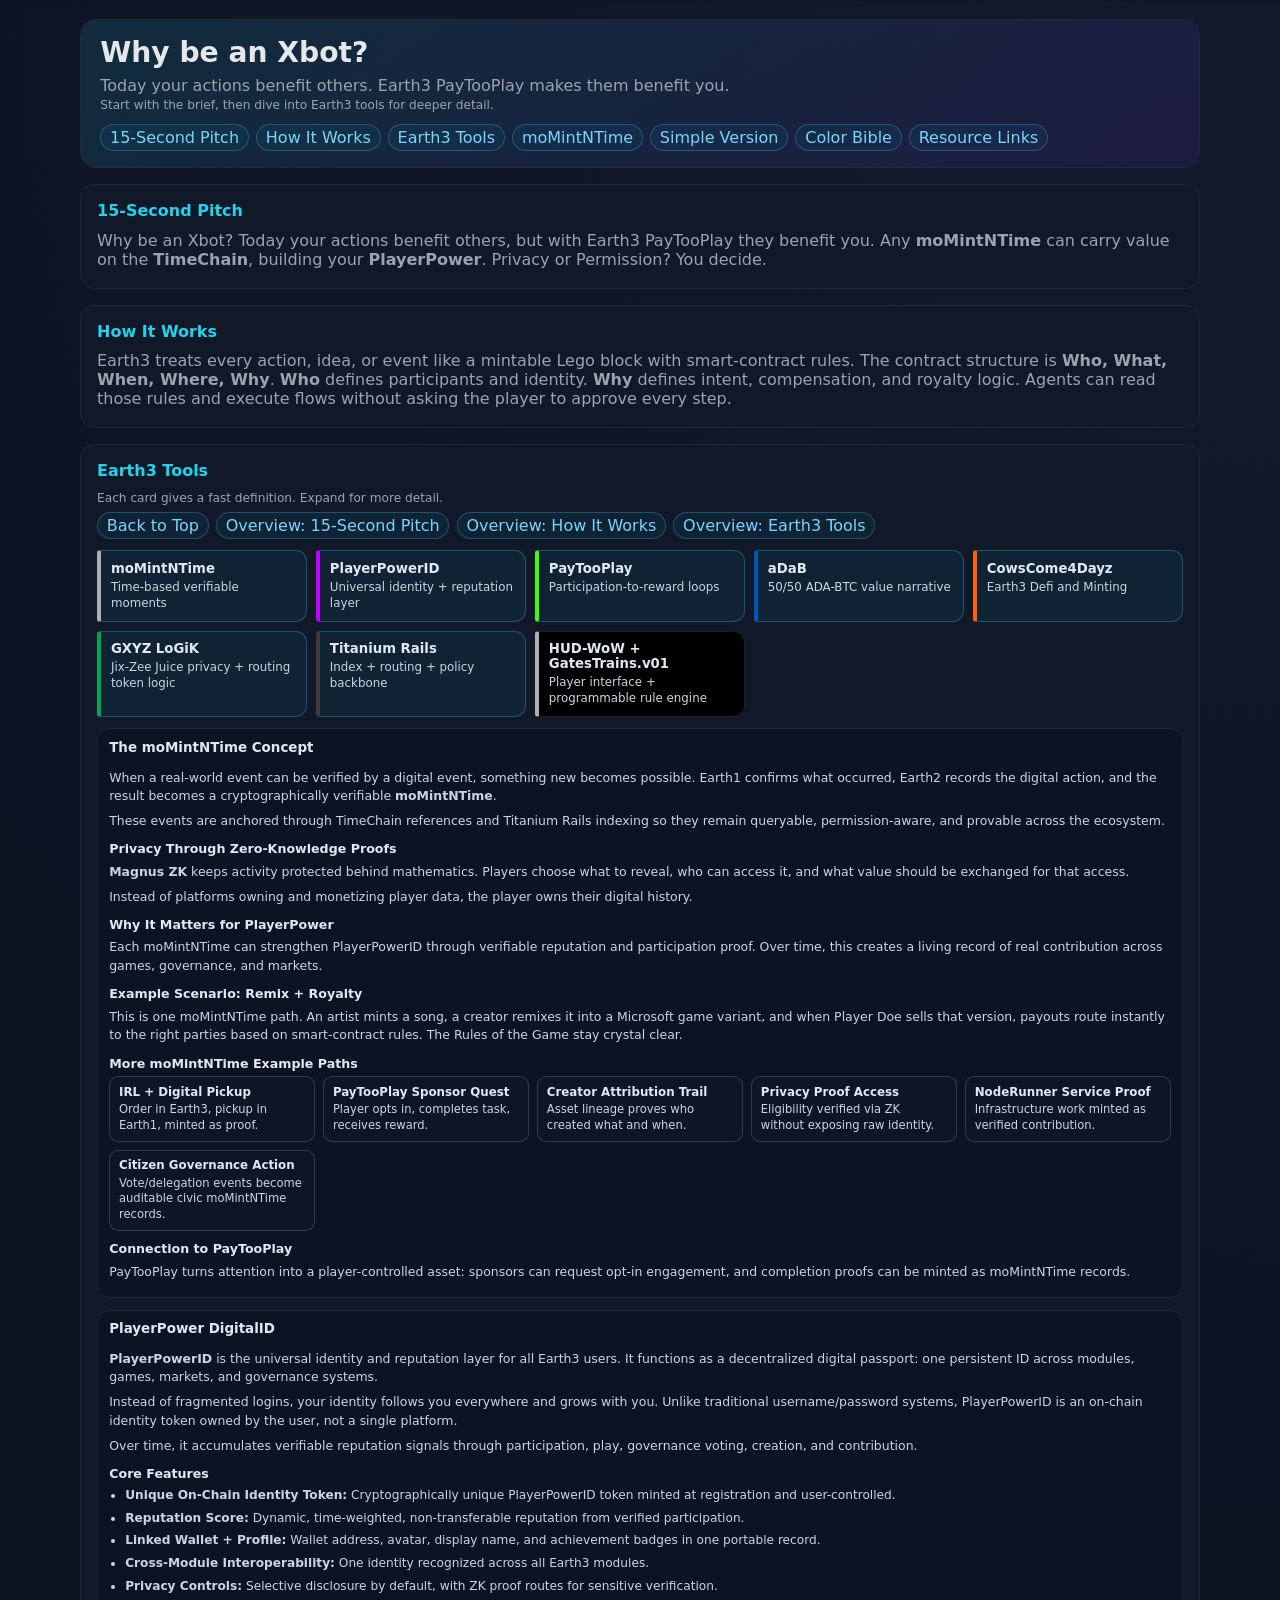
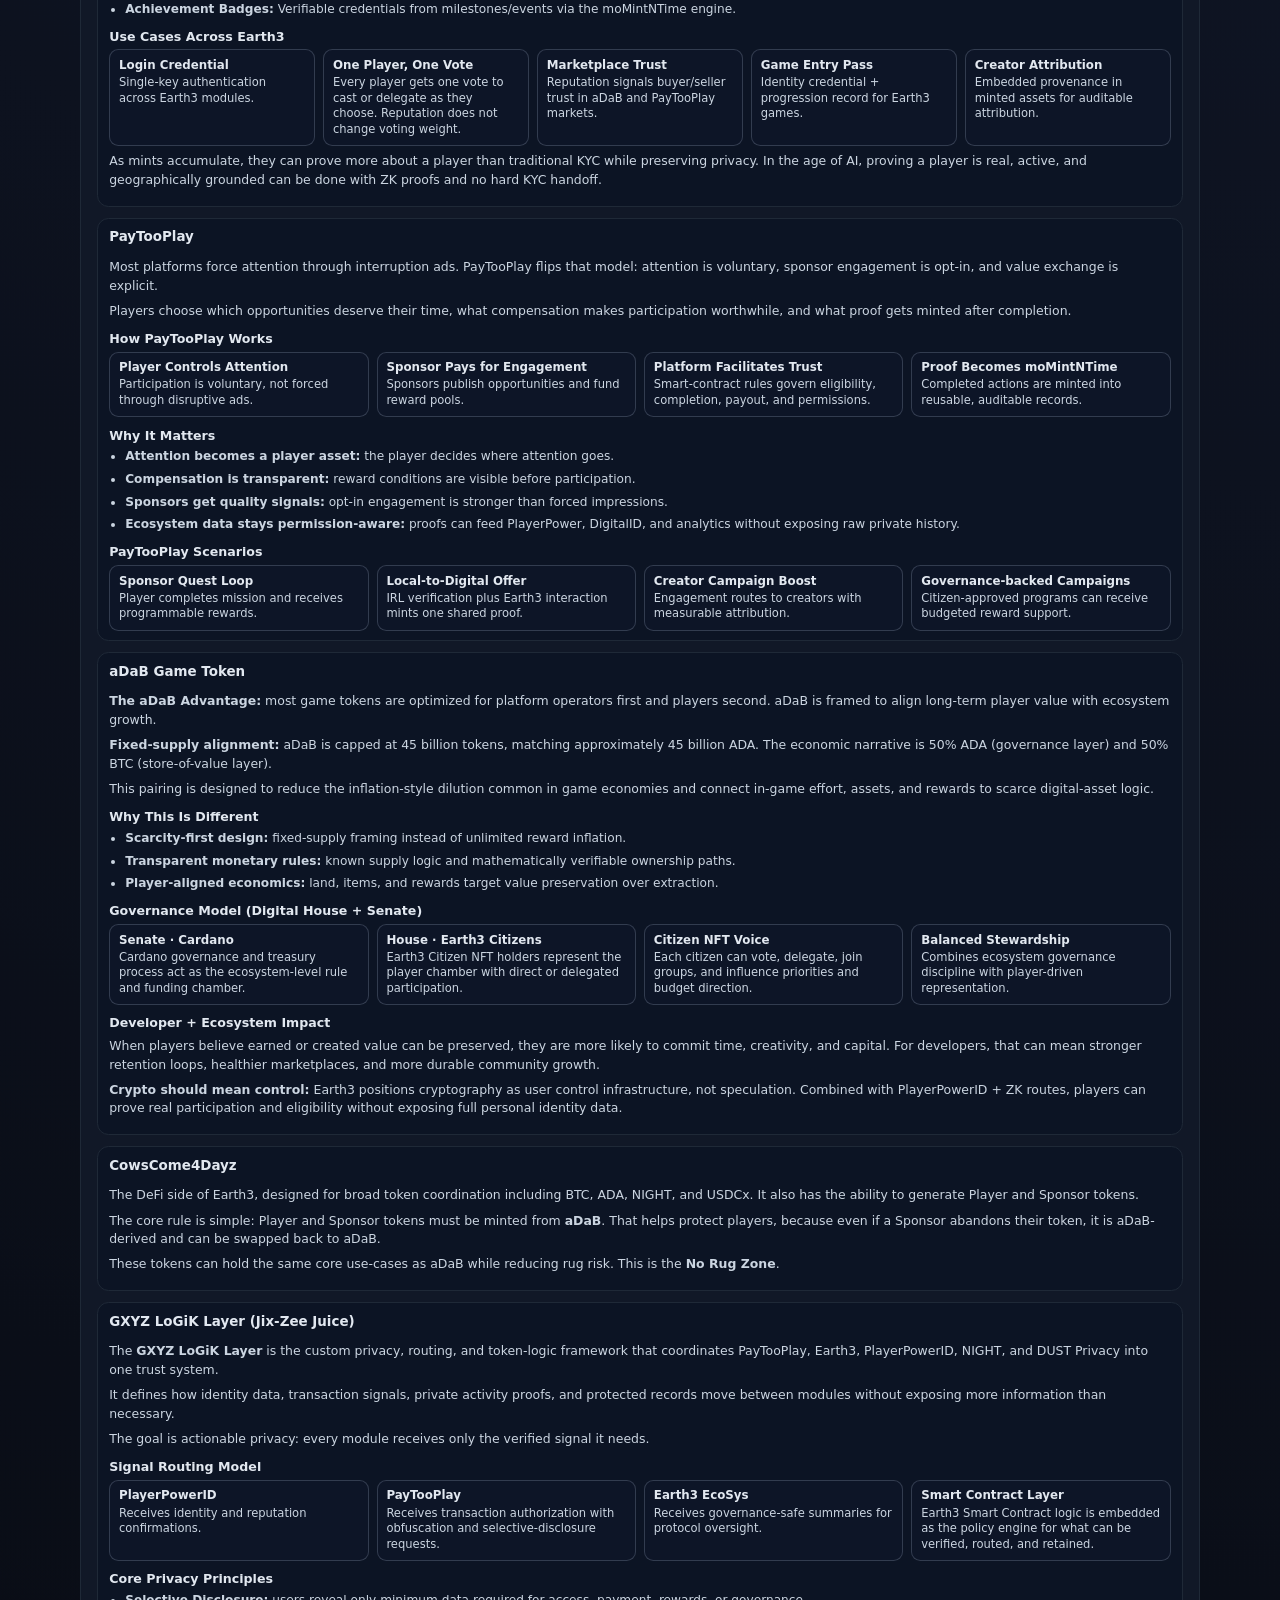
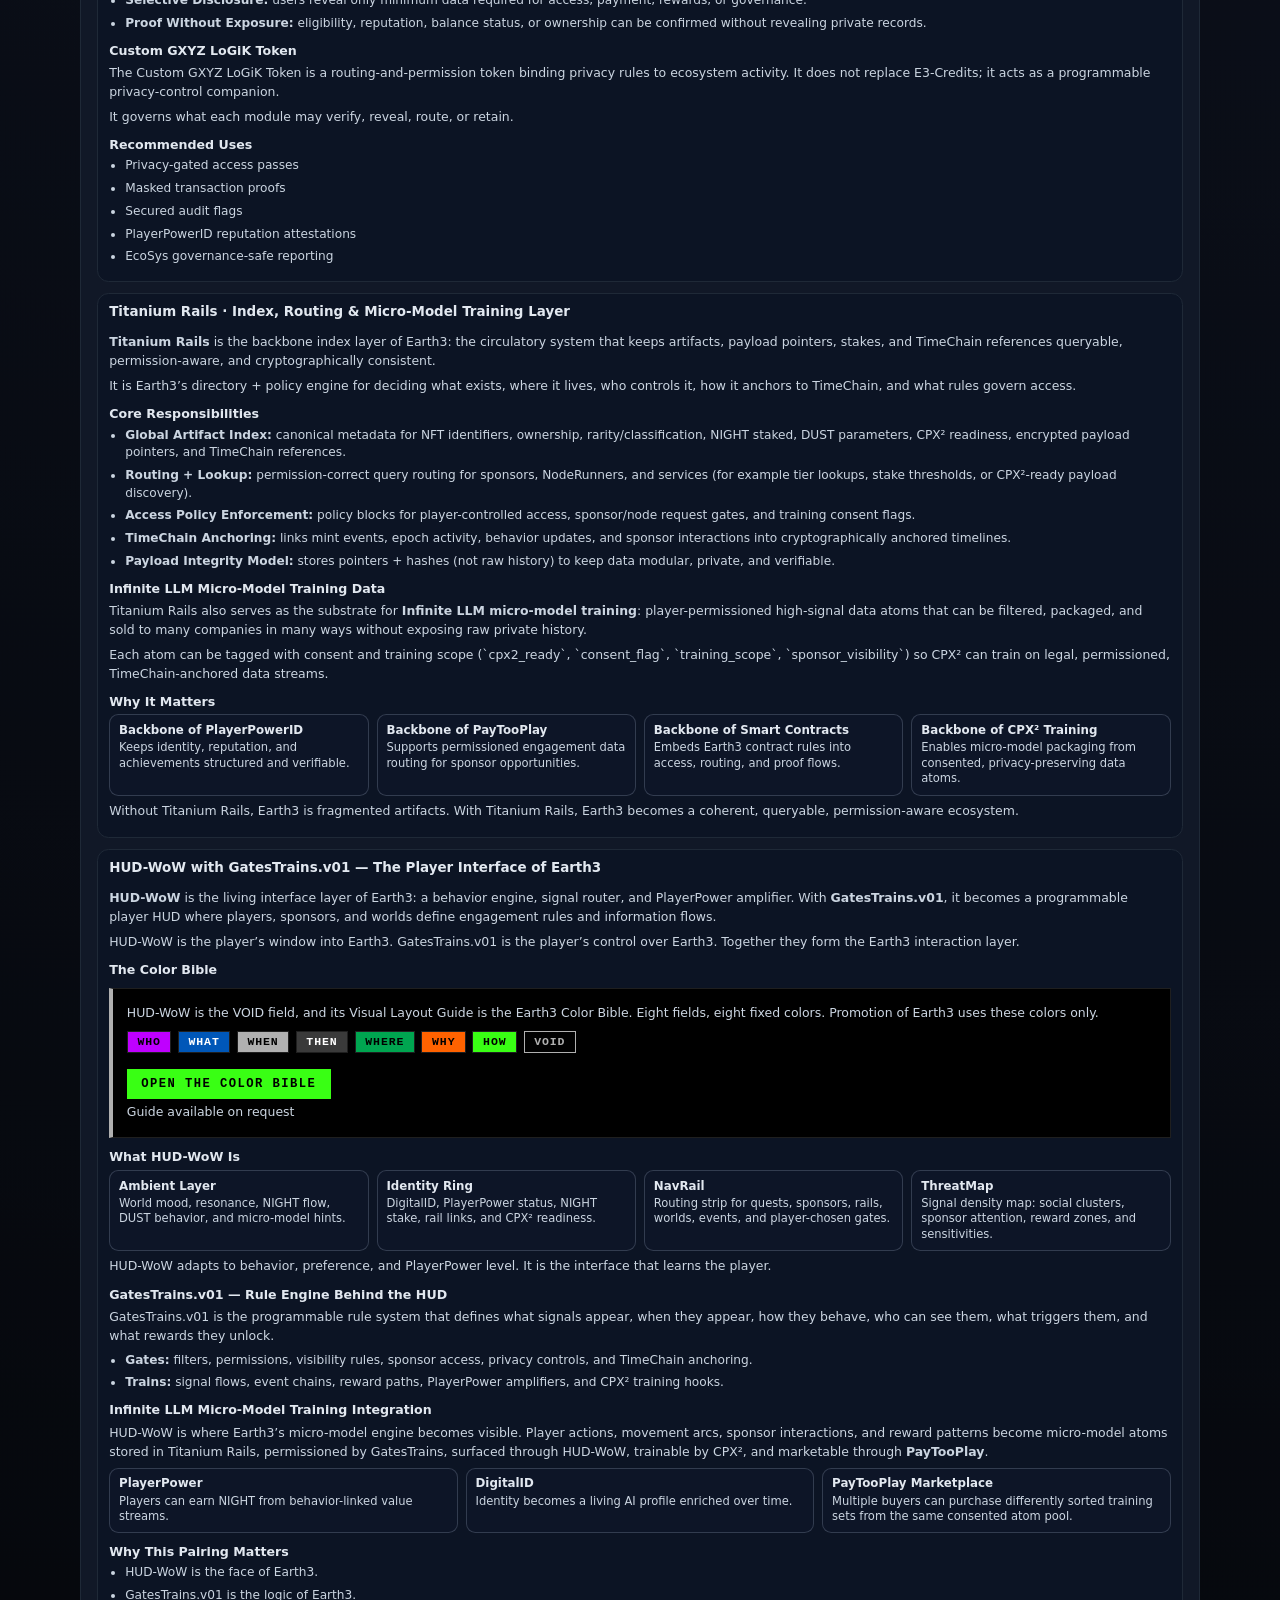
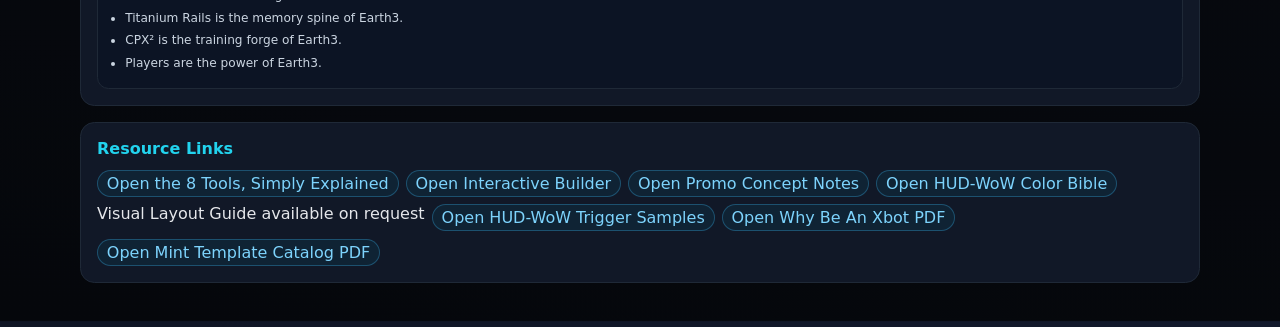
==== commit ed879174: "Fix voting line: one player, one vote" ====
--- a/index.html
+++ b/index.html
@@ -108,7 +108,7 @@
           <h3>Use Cases Across Earth3</h3>
           <div class="usecase-grid">
             <div><strong>Login Credential</strong><span>Single-key authentication across Earth3 modules.</span></div>
-            <div><strong>Governance Voting</strong><span>Reputation contributes to voting weight for EcoSys proposals.</span></div>
+            <div><strong>One Player, One Vote</strong><span>Every player gets one vote to cast or delegate as they choose. Reputation does not change voting weight.</span></div>
             <div><strong>Marketplace Trust</strong><span>Reputation signals buyer/seller trust in aDaB and PayTooPlay markets.</span></div>
             <div><strong>Game Entry Pass</strong><span>Identity credential + progression record for Earth3 games.</span></div>
             <div><strong>Creator Attribution</strong><span>Embedded provenance in minted assets for auditable attribution.</span></div>
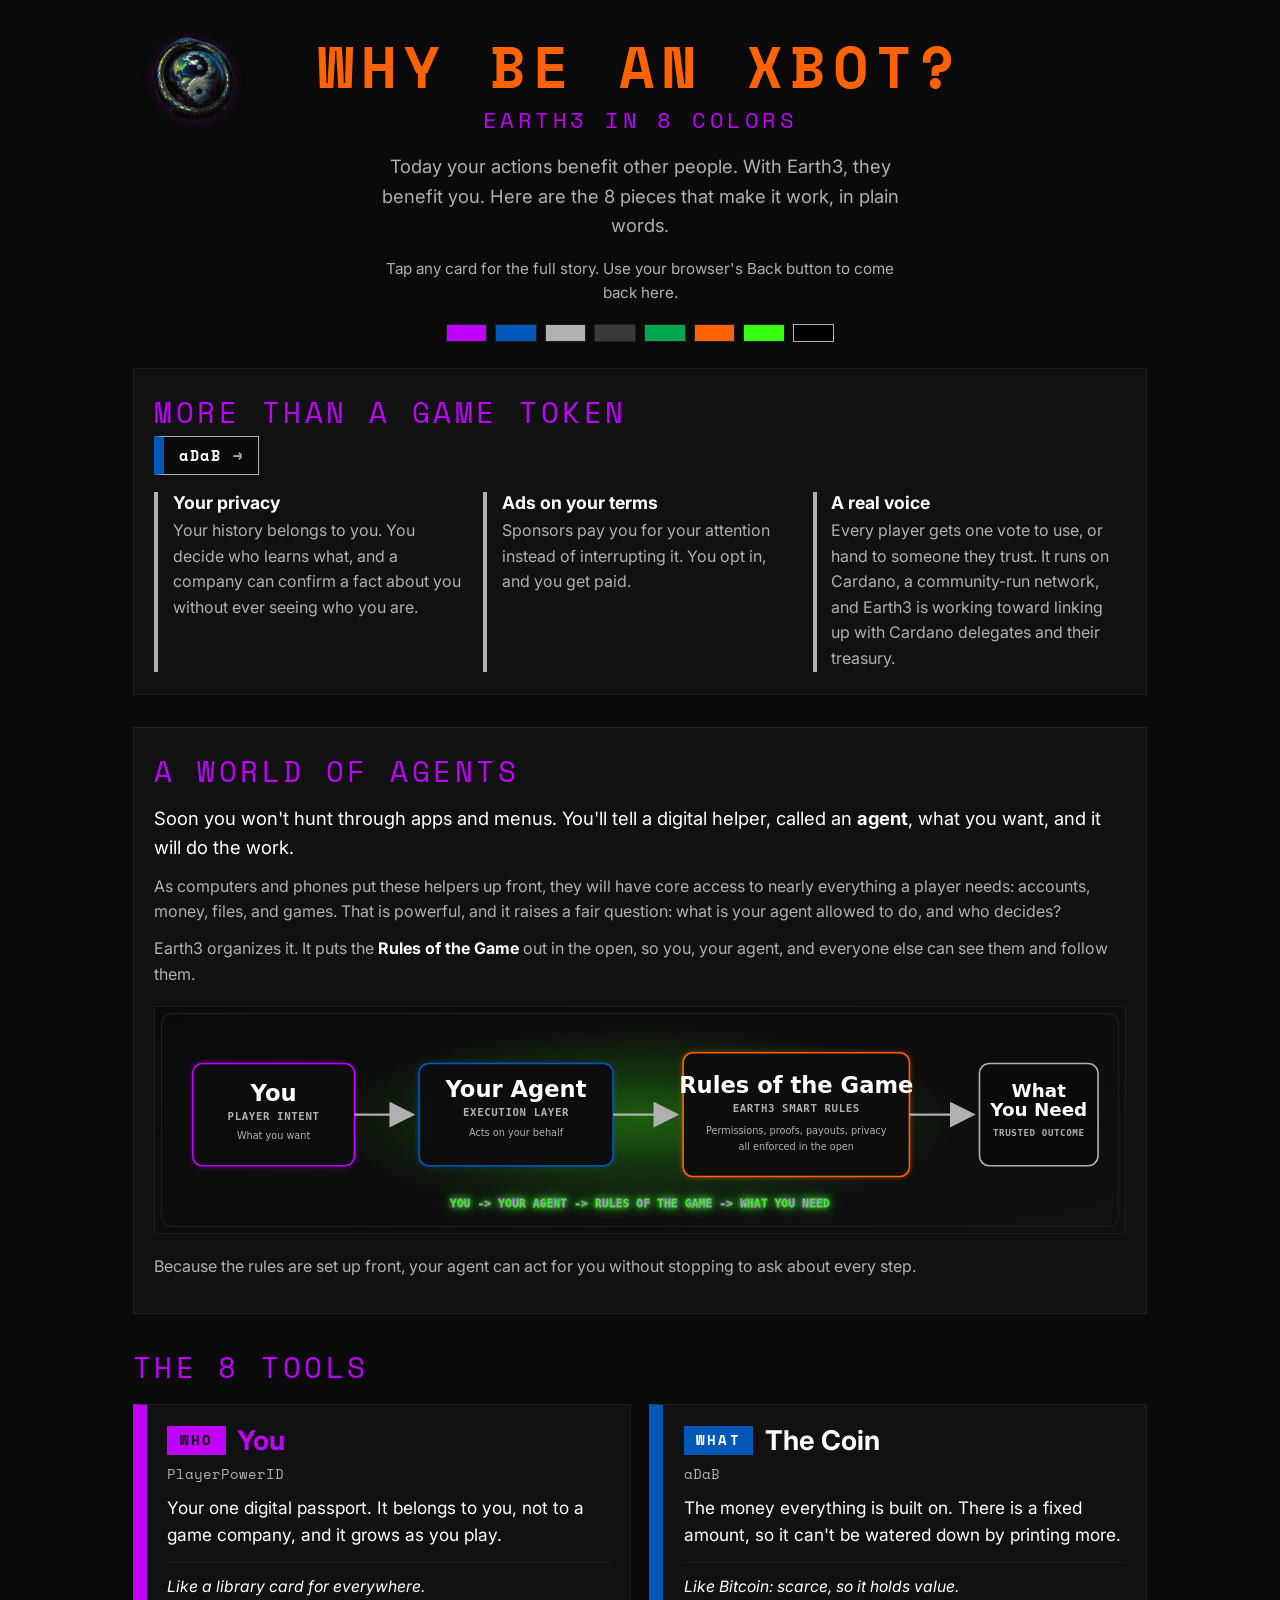
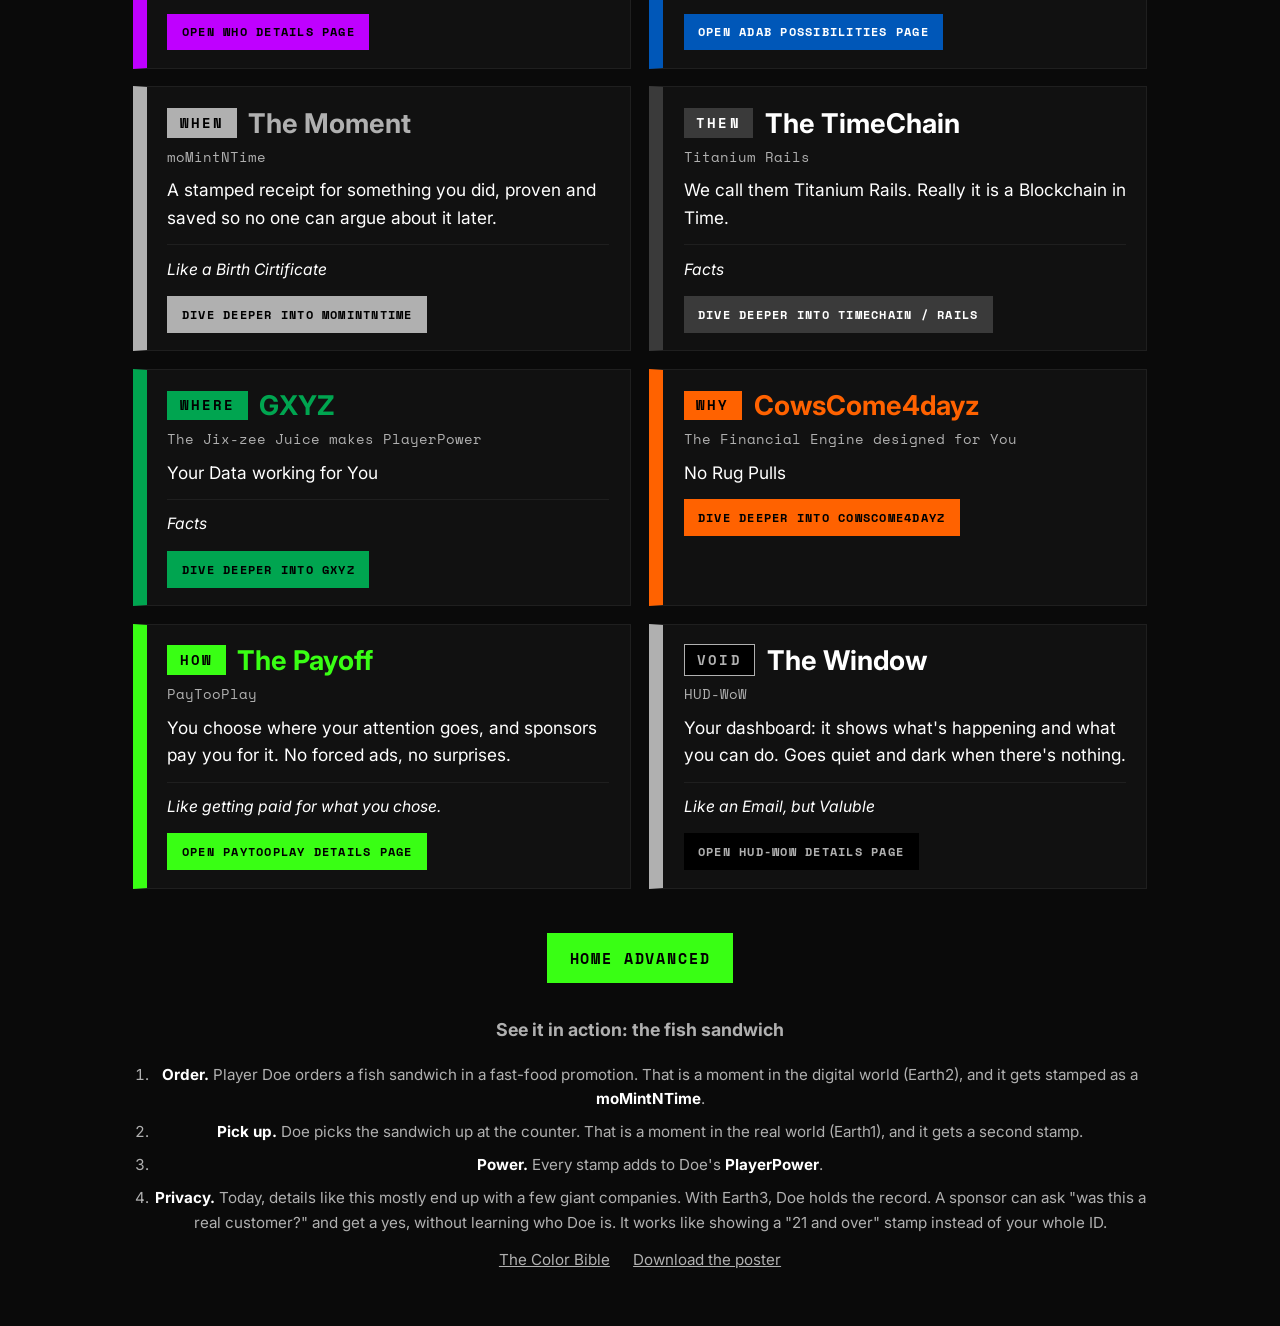
==== commit dd59f3cf: "Update promo site structure and tool detail pages" ====
--- a/index.html
+++ b/index.html
@@ -1,314 +1,14 @@
-<!DOCTYPE html>
+<!doctype html>
 <html lang="en">
 <head>
-  <meta charset="UTF-8" />
-  <meta name="viewport" content="width=device-width, initial-scale=1.0" />
-  <title>Why Be an Xbot? · Promo Brief + Earth3 Tools</title>
-  <link rel="stylesheet" href="styles.css" />
-  <link rel="stylesheet" href="color-bible.css" />
+  <meta charset="utf-8" />
+  <meta name="viewport" content="width=device-width, initial-scale=1" />
+  <title>Earth3 Xbot Promo</title>
+  <meta http-equiv="refresh" content="0; url=earth3-8-tools.html" />
+  <link rel="canonical" href="earth3-8-tools.html" />
+  <script>window.location.replace('earth3-8-tools.html');</script>
 </head>
 <body>
-  <main class="container">
-    <section class="hero" id="top">
-      <h1>Why be an Xbot?</h1>
-      <p>Today your actions benefit others. Earth3 PayTooPlay makes them benefit you.</p>
-      <p class="small">Start with the brief, then dive into Earth3 tools for deeper detail.</p>
-      <div class="quick-links" style="margin-top:0.75rem;">
-        <a href="#pitch">15-Second Pitch</a>
-        <a href="#how-it-works">How It Works</a>
-        <a href="#buzzword-explorer">Earth3 Tools</a>
-        <a href="#bw-momintntime">moMintNTime</a>
-        <a href="earth3-8-tools.html">Simple Version</a>
-        <a href="#bw-hud-colors">Color Bible</a>
-        <a href="#deep-dive">Resource Links</a>
-      </div>
-    </section>
-
-    <section class="row" id="pitch">
-      <article class="card" style="grid-column:1 / -1;">
-        <h2 class="title">15-Second Pitch</h2>
-        <p>Why be an Xbot? Today your actions benefit others, but with Earth3 PayTooPlay they benefit you. Any <strong>moMintNTime</strong> can carry value on the <strong>TimeChain</strong>, building your <strong>PlayerPower</strong>. Privacy or Permission? You decide.</p>
-      </article>
-    </section>
-
-    <section class="row" id="how-it-works">
-      <article class="card" style="grid-column:1 / -1;">
-        <h2 class="title">How It Works</h2>
-        <p>Earth3 treats every action, idea, or event like a mintable Lego block with smart-contract rules. The contract structure is <strong>Who, What, When, Where, Why</strong>. <strong>Who</strong> defines participants and identity. <strong>Why</strong> defines intent, compensation, and royalty logic. Agents can read those rules and execute flows without asking the player to approve every step.</p>
-      </article>
-    </section>
-
-    <section class="row" id="buzzword-explorer">
-      <article class="card" style="grid-column:1 / -1;">
-        <h2 class="title">Earth3 Tools</h2>
-        <p class="small">Each card gives a fast definition. Expand for more detail.</p>
-        <div class="quick-links" style="margin-top:0.45rem; margin-bottom:0.3rem;">
-          <a href="#top">Back to Top</a>
-          <a href="#pitch">Overview: 15-Second Pitch</a>
-          <a href="#how-it-works">Overview: How It Works</a>
-          <a href="#buzzword-explorer">Overview: Earth3 Tools</a>
-        </div>
-
-        <div class="buzzword-grid">
-          <a class="buzzword-chip" data-field="when" href="#bw-momintntime"><strong>moMintNTime</strong><span>Time-based verifiable moments</span></a>
-          <a class="buzzword-chip" data-field="who" href="#bw-playerpower-id"><strong>PlayerPowerID</strong><span>Universal identity + reputation layer</span></a>
-          <a class="buzzword-chip" data-field="how" href="#bw-paytooplay"><strong>PayTooPlay</strong><span>Participation-to-reward loops</span></a>
-          <a class="buzzword-chip" data-field="what" href="#bw-adab"><strong>aDaB</strong><span>50/50 ADA-BTC value narrative</span></a>
-          <a class="buzzword-chip" data-field="why" href="#bw-cows"><strong>CowsCome4Dayz</strong><span>Earth3 Defi and Minting</span></a>
-          <a class="buzzword-chip" data-field="where" href="#bw-gxyz"><strong>GXYZ LoGiK</strong><span>Jix-Zee Juice privacy + routing token logic</span></a>
-          <a class="buzzword-chip" data-field="then" href="#bw-titanium-rails"><strong>Titanium Rails</strong><span>Index + routing + policy backbone</span></a>
-          <a class="buzzword-chip" data-field="void" href="#bw-hud"><strong>HUD-WoW + GatesTrains.v01</strong><span>Player interface + programmable rule engine</span></a>
-        </div>
-
-<details class="buzzword-detail" id="bw-momintntime" open>
-          <summary>The moMintNTime Concept</summary>
-          <p>When a real-world event can be verified by a digital event, something new becomes possible. Earth1 confirms what occurred, Earth2 records the digital action, and the result becomes a cryptographically verifiable <strong>moMintNTime</strong>.</p>
-          <p>These events are anchored through TimeChain references and Titanium Rails indexing so they remain queryable, permission-aware, and provable across the ecosystem.</p>
-
-          <h3>Privacy Through Zero-Knowledge Proofs</h3>
-          <p><strong>Magnus ZK</strong> keeps activity protected behind mathematics. Players choose what to reveal, who can access it, and what value should be exchanged for that access.</p>
-          <p>Instead of platforms owning and monetizing player data, the player owns their digital history.</p>
-
-          <h3>Why It Matters for PlayerPower</h3>
-          <p>Each moMintNTime can strengthen PlayerPowerID through verifiable reputation and participation proof. Over time, this creates a living record of real contribution across games, governance, and markets.</p>
-
-          <h3>Example Scenario: Remix + Royalty</h3>
-          <p>This is one moMintNTime path. An artist mints a song, a creator remixes it into a Microsoft game variant, and when Player Doe sells that version, payouts route instantly to the right parties based on smart-contract rules. The Rules of the Game stay crystal clear.</p>
-
-          <h3>More moMintNTime Example Paths</h3>
-          <div class="usecase-grid">
-            <div><strong>IRL + Digital Pickup</strong><span>Order in Earth3, pickup in Earth1, minted as proof.</span></div>
-            <div><strong>PayTooPlay Sponsor Quest</strong><span>Player opts in, completes task, receives reward.</span></div>
-            <div><strong>Creator Attribution Trail</strong><span>Asset lineage proves who created what and when.</span></div>
-            <div><strong>Privacy Proof Access</strong><span>Eligibility verified via ZK without exposing raw identity.</span></div>
-            <div><strong>NodeRunner Service Proof</strong><span>Infrastructure work minted as verified contribution.</span></div>
-            <div><strong>Citizen Governance Action</strong><span>Vote/delegation events become auditable civic moMintNTime records.</span></div>
-          </div>
-
-          <h3>Connection to PayTooPlay</h3>
-          <p>PayTooPlay turns attention into a player-controlled asset: sponsors can request opt-in engagement, and completion proofs can be minted as moMintNTime records.</p>
-        </details>
-
-<details class="buzzword-detail" id="bw-playerpower-id" open>
-          <summary>PlayerPower DigitalID</summary>
-          <p><strong>PlayerPowerID</strong> is the universal identity and reputation layer for all Earth3 users. It functions as a decentralized digital passport: one persistent ID across modules, games, markets, and governance systems.</p>
-          <p>Instead of fragmented logins, your identity follows you everywhere and grows with you. Unlike traditional username/password systems, PlayerPowerID is an on-chain identity token owned by the user, not a single platform.</p>
-          <p>Over time, it accumulates verifiable reputation signals through participation, play, governance voting, creation, and contribution.</p>
-
-          <h3>Core Features</h3>
-          <ul class="buzz-list">
-            <li><strong>Unique On-Chain Identity Token:</strong> Cryptographically unique PlayerPowerID token minted at registration and user-controlled.</li>
-            <li><strong>Reputation Score:</strong> Dynamic, time-weighted, non-transferable reputation from verified participation.</li>
-            <li><strong>Linked Wallet + Profile:</strong> Wallet address, avatar, display name, and achievement badges in one portable record.</li>
-            <li><strong>Cross-Module Interoperability:</strong> One identity recognized across all Earth3 modules.</li>
-            <li><strong>Privacy Controls:</strong> Selective disclosure by default, with ZK proof routes for sensitive verification.</li>
-            <li><strong>Achievement Badges:</strong> Verifiable credentials from milestones/events via the moMintNTime engine.</li>
-          </ul>
-
-          <h3>Use Cases Across Earth3</h3>
-          <div class="usecase-grid">
-            <div><strong>Login Credential</strong><span>Single-key authentication across Earth3 modules.</span></div>
-            <div><strong>One Player, One Vote</strong><span>Every player gets one vote to cast or delegate as they choose. Reputation does not change voting weight.</span></div>
-            <div><strong>Marketplace Trust</strong><span>Reputation signals buyer/seller trust in aDaB and PayTooPlay markets.</span></div>
-            <div><strong>Game Entry Pass</strong><span>Identity credential + progression record for Earth3 games.</span></div>
-            <div><strong>Creator Attribution</strong><span>Embedded provenance in minted assets for auditable attribution.</span></div>
-          </div>
-
-          <p>As mints accumulate, they can prove more about a player than traditional KYC while preserving privacy. In the age of AI, proving a player is real, active, and geographically grounded can be done with ZK proofs and no hard KYC handoff.</p>
-        </details>
-
-<details class="buzzword-detail" id="bw-paytooplay" open>
-          <summary>PayTooPlay</summary>
-          <p>Most platforms force attention through interruption ads. PayTooPlay flips that model: attention is voluntary, sponsor engagement is opt-in, and value exchange is explicit.</p>
-          <p>Players choose which opportunities deserve their time, what compensation makes participation worthwhile, and what proof gets minted after completion.</p>
-
-          <h3>How PayTooPlay Works</h3>
-          <div class="usecase-grid">
-            <div><strong>Player Controls Attention</strong><span>Participation is voluntary, not forced through disruptive ads.</span></div>
-            <div><strong>Sponsor Pays for Engagement</strong><span>Sponsors publish opportunities and fund reward pools.</span></div>
-            <div><strong>Platform Facilitates Trust</strong><span>Smart-contract rules govern eligibility, completion, payout, and permissions.</span></div>
-            <div><strong>Proof Becomes moMintNTime</strong><span>Completed actions are minted into reusable, auditable records.</span></div>
-          </div>
-
-          <h3>Why It Matters</h3>
-          <ul class="buzz-list">
-            <li><strong>Attention becomes a player asset:</strong> the player decides where attention goes.</li>
-            <li><strong>Compensation is transparent:</strong> reward conditions are visible before participation.</li>
-            <li><strong>Sponsors get quality signals:</strong> opt-in engagement is stronger than forced impressions.</li>
-            <li><strong>Ecosystem data stays permission-aware:</strong> proofs can feed PlayerPower, DigitalID, and analytics without exposing raw private history.</li>
-          </ul>
-
-          <h3>PayTooPlay Scenarios</h3>
-          <div class="usecase-grid">
-            <div><strong>Sponsor Quest Loop</strong><span>Player completes mission and receives programmable rewards.</span></div>
-            <div><strong>Local-to-Digital Offer</strong><span>IRL verification plus Earth3 interaction mints one shared proof.</span></div>
-            <div><strong>Creator Campaign Boost</strong><span>Engagement routes to creators with measurable attribution.</span></div>
-            <div><strong>Governance-backed Campaigns</strong><span>Citizen-approved programs can receive budgeted reward support.</span></div>
-          </div>
-        </details>
-
-<details class="buzzword-detail" id="bw-adab" open>
-          <summary>aDaB Game Token</summary>
-          <p><strong>The aDaB Advantage:</strong> most game tokens are optimized for platform operators first and players second. aDaB is framed to align long-term player value with ecosystem growth.</p>
-          <p><strong>Fixed-supply alignment:</strong> aDaB is capped at 45 billion tokens, matching approximately 45 billion ADA. The economic narrative is 50% ADA (governance layer) and 50% BTC (store-of-value layer).</p>
-          <p>This pairing is designed to reduce the inflation-style dilution common in game economies and connect in-game effort, assets, and rewards to scarce digital-asset logic.</p>
-
-          <h3>Why This Is Different</h3>
-          <ul class="buzz-list">
-            <li><strong>Scarcity-first design:</strong> fixed-supply framing instead of unlimited reward inflation.</li>
-            <li><strong>Transparent monetary rules:</strong> known supply logic and mathematically verifiable ownership paths.</li>
-            <li><strong>Player-aligned economics:</strong> land, items, and rewards target value preservation over extraction.</li>
-          </ul>
-
-          <h3>Governance Model (Digital House + Senate)</h3>
-          <div class="usecase-grid">
-            <div><strong>Senate · Cardano</strong><span>Cardano governance and treasury process act as the ecosystem-level rule and funding chamber.</span></div>
-            <div><strong>House · Earth3 Citizens</strong><span>Earth3 Citizen NFT holders represent the player chamber with direct or delegated participation.</span></div>
-            <div><strong>Citizen NFT Voice</strong><span>Each citizen can vote, delegate, join groups, and influence priorities and budget direction.</span></div>
-            <div><strong>Balanced Stewardship</strong><span>Combines ecosystem governance discipline with player-driven representation.</span></div>
-          </div>
-
-          <h3>Developer + Ecosystem Impact</h3>
-          <p>When players believe earned or created value can be preserved, they are more likely to commit time, creativity, and capital. For developers, that can mean stronger retention loops, healthier marketplaces, and more durable community growth.</p>
-
-          <p><strong>Crypto should mean control:</strong> Earth3 positions cryptography as user control infrastructure, not speculation. Combined with PlayerPowerID + ZK routes, players can prove real participation and eligibility without exposing full personal identity data.</p>
-        </details>
-
-<details class="buzzword-detail" id="bw-cows" open>
-          <summary>CowsCome4Dayz</summary>
-          <p>The DeFi side of Earth3, designed for broad token coordination including BTC, ADA, NIGHT, and USDCx. It also has the ability to generate Player and Sponsor tokens.</p>
-          <p>The core rule is simple: Player and Sponsor tokens must be minted from <strong>aDaB</strong>. That helps protect players, because even if a Sponsor abandons their token, it is aDaB-derived and can be swapped back to aDaB.</p>
-          <p>These tokens can hold the same core use-cases as aDaB while reducing rug risk. This is the <strong>No Rug Zone</strong>.</p>
-        </details>
-
-<details class="buzzword-detail" id="bw-gxyz" open>
-          <summary>GXYZ LoGiK Layer (Jix-Zee Juice)</summary>
-          <p>The <strong>GXYZ LoGiK Layer</strong> is the custom privacy, routing, and token-logic framework that coordinates PayTooPlay, Earth3, PlayerPowerID, NIGHT, and DUST Privacy into one trust system.</p>
-          <p>It defines how identity data, transaction signals, private activity proofs, and protected records move between modules without exposing more information than necessary.</p>
-          <p>The goal is actionable privacy: every module receives only the verified signal it needs.</p>
-
-          <h3>Signal Routing Model</h3>
-          <div class="usecase-grid">
-            <div><strong>PlayerPowerID</strong><span>Receives identity and reputation confirmations.</span></div>
-            <div><strong>PayTooPlay</strong><span>Receives transaction authorization with obfuscation and selective-disclosure requests.</span></div>
-            <div><strong>Earth3 EcoSys</strong><span>Receives governance-safe summaries for protocol oversight.</span></div>
-            <div><strong>Smart Contract Layer</strong><span>Earth3 Smart Contract logic is embedded as the policy engine for what can be verified, routed, and retained.</span></div>
-          </div>
-
-          <h3>Core Privacy Principles</h3>
-          <ul class="buzz-list">
-            <li><strong>Selective Disclosure:</strong> users reveal only minimum data required for access, payment, rewards, or governance.</li>
-            <li><strong>Proof Without Exposure:</strong> eligibility, reputation, balance status, or ownership can be confirmed without revealing private records.</li>
-          </ul>
-
-          <h3>Custom GXYZ LoGiK Token</h3>
-          <p>The Custom GXYZ LoGiK Token is a routing-and-permission token binding privacy rules to ecosystem activity. It does not replace E3-Credits; it acts as a programmable privacy-control companion.</p>
-          <p>It governs what each module may verify, reveal, route, or retain.</p>
-
-          <h3>Recommended Uses</h3>
-          <ul class="buzz-list">
-            <li>Privacy-gated access passes</li>
-            <li>Masked transaction proofs</li>
-            <li>Secured audit flags</li>
-            <li>PlayerPowerID reputation attestations</li>
-            <li>EcoSys governance-safe reporting</li>
-          </ul>
-        </details>
-
-<details class="buzzword-detail" id="bw-titanium-rails" open>
-          <summary>Titanium Rails · Index, Routing & Micro-Model Training Layer</summary>
-          <p><strong>Titanium Rails</strong> is the backbone index layer of Earth3: the circulatory system that keeps artifacts, payload pointers, stakes, and TimeChain references queryable, permission-aware, and cryptographically consistent.</p>
-          <p>It is Earth3’s directory + policy engine for deciding what exists, where it lives, who controls it, how it anchors to TimeChain, and what rules govern access.</p>
-
-          <h3>Core Responsibilities</h3>
-          <ul class="buzz-list">
-            <li><strong>Global Artifact Index:</strong> canonical metadata for NFT identifiers, ownership, rarity/classification, NIGHT staked, DUST parameters, CPX² readiness, encrypted payload pointers, and TimeChain references.</li>
-            <li><strong>Routing + Lookup:</strong> permission-correct query routing for sponsors, NodeRunners, and services (for example tier lookups, stake thresholds, or CPX²-ready payload discovery).</li>
-            <li><strong>Access Policy Enforcement:</strong> policy blocks for player-controlled access, sponsor/node request gates, and training consent flags.</li>
-            <li><strong>TimeChain Anchoring:</strong> links mint events, epoch activity, behavior updates, and sponsor interactions into cryptographically anchored timelines.</li>
-            <li><strong>Payload Integrity Model:</strong> stores pointers + hashes (not raw history) to keep data modular, private, and verifiable.</li>
-          </ul>
-
-          <h3>Infinite LLM Micro-Model Training Data</h3>
-          <p>Titanium Rails also serves as the substrate for <strong>Infinite LLM micro-model training</strong>: player-permissioned high-signal data atoms that can be filtered, packaged, and sold to many companies in many ways without exposing raw private history.</p>
-          <p>Each atom can be tagged with consent and training scope (`cpx2_ready`, `consent_flag`, `training_scope`, `sponsor_visibility`) so CPX² can train on legal, permissioned, TimeChain-anchored data streams.</p>
-
-          <h3>Why It Matters</h3>
-          <div class="usecase-grid">
-            <div><strong>Backbone of PlayerPowerID</strong><span>Keeps identity, reputation, and achievements structured and verifiable.</span></div>
-            <div><strong>Backbone of PayTooPlay</strong><span>Supports permissioned engagement data routing for sponsor opportunities.</span></div>
-            <div><strong>Backbone of Smart Contracts</strong><span>Embeds Earth3 contract rules into access, routing, and proof flows.</span></div>
-            <div><strong>Backbone of CPX² Training</strong><span>Enables micro-model packaging from consented, privacy-preserving data atoms.</span></div>
-          </div>
-
-          <p>Without Titanium Rails, Earth3 is fragmented artifacts. With Titanium Rails, Earth3 becomes a coherent, queryable, permission-aware ecosystem.</p>
-        </details>
-
-<details class="buzzword-detail" id="bw-hud" open>
-          <summary>HUD-WoW with GatesTrains.v01 — The Player Interface of Earth3</summary>
-          <p><strong>HUD-WoW</strong> is the living interface layer of Earth3: a behavior engine, signal router, and PlayerPower amplifier. With <strong>GatesTrains.v01</strong>, it becomes a programmable player HUD where players, sponsors, and worlds define engagement rules and information flows.</p>
-          <p>HUD-WoW is the player’s window into Earth3. GatesTrains.v01 is the player’s control over Earth3. Together they form the Earth3 interaction layer.</p>
-
-                    <h3 id="bw-hud-colors">The Color Bible</h3>
-          <div class="cb-callout">
-            <p>HUD-WoW is the VOID field, and its Visual Layout Guide is the Earth3 Color Bible. Eight fields, eight fixed colors. Promotion of Earth3 uses these colors only.</p>
-            <div class="cb-strip"><a class="cb-pill who" href="hud-wow-color-bible.html#f-who" title="PlayerPowerID · #BF00FF">WHO</a><a class="cb-pill what" href="hud-wow-color-bible.html#f-what" title="aDaB · #0057B8">WHAT</a><a class="cb-pill when" href="hud-wow-color-bible.html#f-when" title="moMintNTime · #B0B0B0">WHEN</a><a class="cb-pill then" href="hud-wow-color-bible.html#f-then" title="TimeChain/Rails · #3A3A3A">THEN</a><a class="cb-pill where" href="hud-wow-color-bible.html#f-where" title="GXYZ · #00A550">WHERE</a><a class="cb-pill why" href="hud-wow-color-bible.html#f-why" title="CowsCome4Dayz · #FF6200">WHY</a><a class="cb-pill how" href="hud-wow-color-bible.html#f-how" title="PayTooPlay · #39FF14">HOW</a><a class="cb-pill void" href="hud-wow-color-bible.html#f-void" title="HUD-WoW · #000000">VOID</a></div>
-            <a class="cb-cta idle" href="hud-wow-color-bible.html">Open the Color Bible</a>
-            <p class="small">Guide available on request</p>
-          </div>
-
-          <h3>What HUD-WoW Is</h3>
-          <div class="usecase-grid">
-            <div><strong>Ambient Layer</strong><span>World mood, resonance, NIGHT flow, DUST behavior, and micro-model hints.</span></div>
-            <div><strong>Identity Ring</strong><span>DigitalID, PlayerPower status, NIGHT stake, rail links, and CPX² readiness.</span></div>
-            <div><strong>NavRail</strong><span>Routing strip for quests, sponsors, rails, worlds, events, and player-chosen gates.</span></div>
-            <div><strong>ThreatMap</strong><span>Signal density map: social clusters, sponsor attention, reward zones, and sensitivities.</span></div>
-          </div>
-          <p>HUD-WoW adapts to behavior, preference, and PlayerPower level. It is the interface that learns the player.</p>
-
-          <h3>GatesTrains.v01 — Rule Engine Behind the HUD</h3>
-          <p>GatesTrains.v01 is the programmable rule system that defines what signals appear, when they appear, how they behave, who can see them, what triggers them, and what rewards they unlock.</p>
-          <ul class="buzz-list">
-            <li><strong>Gates:</strong> filters, permissions, visibility rules, sponsor access, privacy controls, and TimeChain anchoring.</li>
-            <li><strong>Trains:</strong> signal flows, event chains, reward paths, PlayerPower amplifiers, and CPX² training hooks.</li>
-          </ul>
-
-          <h3>Infinite LLM Micro-Model Training Integration</h3>
-          <p>HUD-WoW is where Earth3’s micro-model engine becomes visible. Player actions, movement arcs, sponsor interactions, and reward patterns become micro-model atoms stored in Titanium Rails, permissioned by GatesTrains, surfaced through HUD-WoW, trainable by CPX², and marketable through <strong>PayTooPlay</strong>.</p>
-          <div class="usecase-grid">
-            <div><strong>PlayerPower</strong><span>Players can earn NIGHT from behavior-linked value streams.</span></div>
-            <div><strong>DigitalID</strong><span>Identity becomes a living AI profile enriched over time.</span></div>
-            <div><strong>PayTooPlay Marketplace</strong><span>Multiple buyers can purchase differently sorted training sets from the same consented atom pool.</span></div>
-          </div>
-
-          <h3>Why This Pairing Matters</h3>
-          <ul class="buzz-list">
-            <li>HUD-WoW is the face of Earth3.</li>
-            <li>GatesTrains.v01 is the logic of Earth3.</li>
-            <li>Titanium Rails is the memory spine of Earth3.</li>
-            <li>CPX² is the training forge of Earth3.</li>
-            <li>Players are the power of Earth3.</li>
-          </ul>
-        </details>
-      </article>
-    </section>
-
-<section class="row" id="deep-dive">
-      <article class="card" style="grid-column:1 / -1;">
-        <h2 class="title">Resource Links</h2>
-        <div class="doc-links">
-          <a href="earth3-8-tools.html">Open the 8 Tools, Simply Explained</a>
-          <a href="builder.html">Open Interactive Builder</a>
-          <a href="promo-concept-notes.md">Open Promo Concept Notes</a>
-          <a href="hud-wow-color-bible.html">Open HUD-WoW Color Bible</a>
-          Visual Layout Guide available on request
-          <a href="hud-wow-trigger-samples.md">Open HUD-WoW Trigger Samples</a>
-          <a href="../earth3-node/Repo/Why%20Be%20An%20Xbot%20-%20aDaB%20Value%20Pr.pdf" target="_blank" rel="noopener">Open Why Be An Xbot PDF</a>
-          <a href="../earth3-node/Repo/Earth%C2%B3%20Mint%20Template%20Catalog%20v1.0.pdf" target="_blank" rel="noopener">Open Mint Template Catalog PDF</a>
-        </div>
-      </article>
-    </section>
-  </main>
+  <p>Redirecting to <a href="earth3-8-tools.html">Earth3 8 Tools</a>...</p>
 </body>
-</html>
-
+</html>
